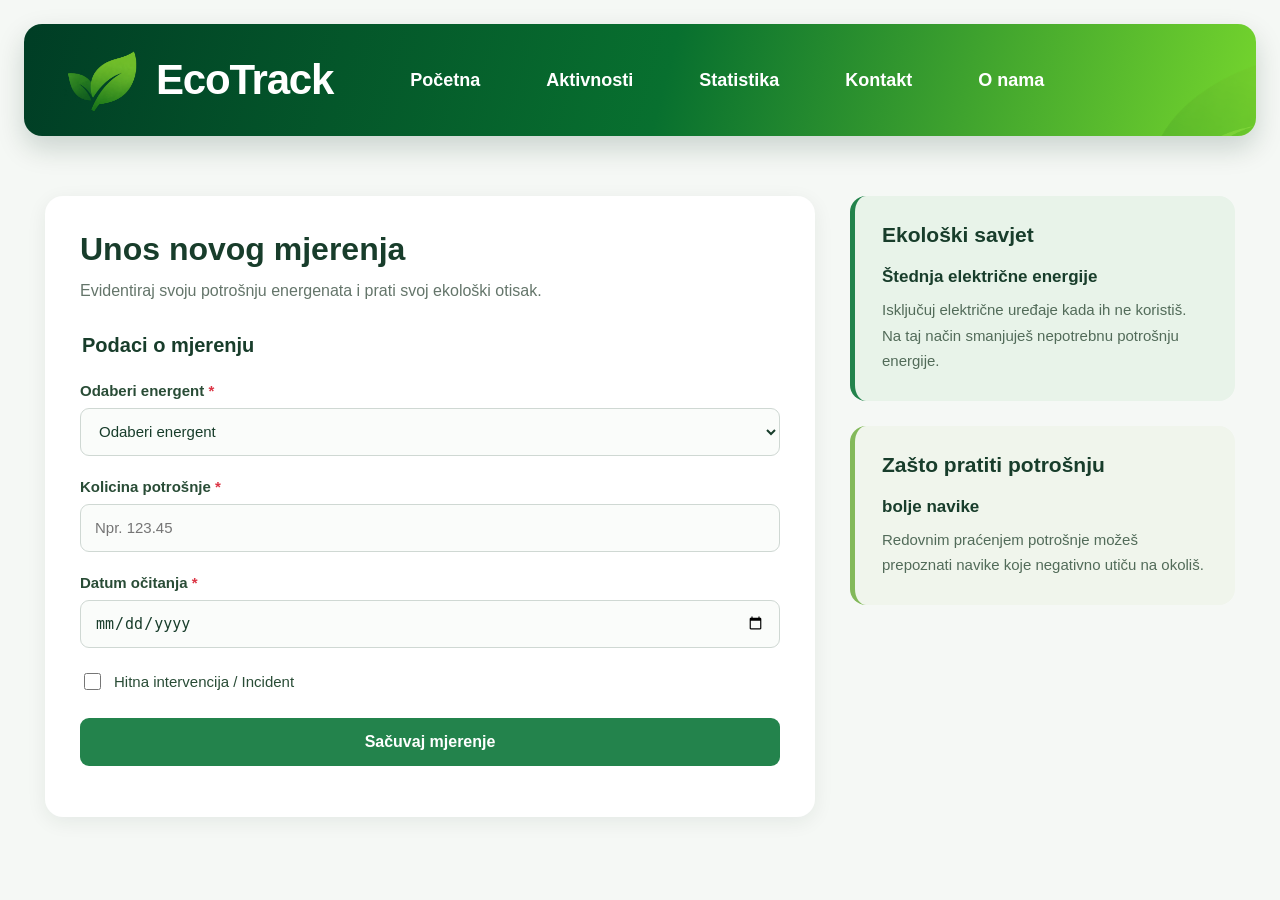
==== html/index.html @ 088e9cd7 "Dodana prva verzija Spirale1, koja sadrzi navbar sa navigacijom na odredjene dijelve aplikacije. Te " ====
<html lang="en">
<head>
    <meta charset="UTF-8">
    <meta name="viewport" content="width=device-width, initial-scale=1.0">
    <title>EcoTrack</title>
    <link rel="stylesheet" href="../style/stil.css">
</head>
<body>
    <header class="site-header">

        <div class="logo">
            <img src="../slike/ecotrack-logo.png" alt="Logo stranice EcoTrack, sadrzi zeleni list.">
            <h1>EcoTrack</h1>
        </div>

        <nav class="main-nav" >
            <ul>
                <li><a href="#pocetna">Početna</a></li>
                <li><a href="#aktivnosti">Aktivnosti</a></li>
                <li><a href="#statistika">Statistika</a></li>
                <li><a href="#kontakt">Kontakt</a></li>
                <li><a href="#onama">O nama</a></li>
            </ul>
        </nav>

        <img class="header-decoration" src="../slike/list-dekoracija.png" alt="dekoraciona slika na kraju navbara">

    </header>

    <main class="main-content">

        <section class="measurement-section" id="mjerenje">
            
            <header class="section-header">
                <h2>Unos novog mjerenja</h2>
                <p>
                    Evidentiraj svoju potrošnju energenata i 
                    prati svoj ekološki otisak.
                </p>
            </header>

            <form id="forma-mjerenja">
                
                <fieldset>
                    <legend>Podaci o mjerenju</legend>

                    <label for="energent">
                        Odaberi energent <span aria-hidden="true">*</span>
                    </label>

                    <select id="energent" name="energent" required>
                            <option value="">Odaberi energent</option>
                            <option value="struja">Struja</option>
                            <option value="plin">Plin</option>
                            <option value="voda">Voda</option>
                    </select>

                    <label for="kolicina">
                        Kolicina potrošnje <span aria-hidden="true">*</span>
                    </label>

                    <input 
                    type="number"
                    id="kolicina"
                    name="kolicina"
                    min="0.01"
                    step="0.01"
                    placeholder="Npr. 123.45"
                    required>

                    <label for="datum">
                        Datum očitanja <span aria-hidden="true">*</span>
                    </label>

                    <input 
                    type="date"
                    id="datum"
                    name="datum"
                    required>

                    <label class="incident-label" for="incident">
                        <input 
                        type="checkbox"
                        id="incident"
                        name="incident"
                        >Hitna intervencija / Incident
                    </label>

                    <button type="submit" class="submit-button">
                        Sačuvaj mjerenje
                    </button>

                </fieldset>

            </form>

        </section>

        <aside class="eco-sidebar">
            <section class="eco-tip">
                <h2>Ekološki savjet</h2>

                <article>
                    <h3>Štednja električne energije</h3>

                    <p>
                       Isključuj električne uređaje kada ih ne
                        koristiš. Na taj način smanjuješ nepotrebnu
                        potrošnju energije. 
                    </p>
                </article>

            </section>

            <section class="eco-information">
                <h2>Zašto pratiti potrošnju</h2>
                <article>
                    <h3>bolje navike</h3>
                    <p>
                    Redovnim praćenjem potrošnje možeš
                    prepoznati navike koje negativno utiču
                    na okoliš.  
                    </p>

                </article>

            </section>

        </aside>

    </main>
</body>
</html>
---- style/stil.css ----
/* Osnovne postavke */
* {
    box-sizing: border-box;
}

html {
    scroll-behavior: smooth;
}

body {
    margin: 0;
    font-family: Arial, Helvetica, sans-serif;
    color: #183D2B;
    background-color: #f5f8f5;
}

/* Glavni navbar */
.site-header {
    position: relative;
    display: flex;
    align-items: center;
    gap: 55px;

    min-height: 112px;
    margin: 24px;
    padding: 18px 38px;

    overflow: hidden;
    isolation: isolate;

    border-radius: 18px;

    background: linear-gradient(
        105deg,
        #003d25 0%,
        #08702f 52%,
        #75d52d 100%
    );

    box-shadow: 0 12px 28px rgba(0, 45, 25, 0.18);
}

/* LOGO */
.logo {
    position: relative;
    z-index: 2;

    display: flex;
    align-items: center;
    gap: 16px;

    flex-shrink: 0;
}

.logo img {
    display: block;
    width: 78px;
    height: 72px;
    object-fit: contain;
}

.logo h1 {
    margin: 0;
    color: white;
    font-size: 42px;
    font-weight: 700;
    letter-spacing: -1.2px;
}

/* NAVIGACIJA */
.main-nav {
    position: relative;
    z-index: 2;
}

.main-nav ul {
    display: flex;
    flex-direction: row;
    align-items: center;

    gap: 22px;

    margin: 0;
    padding: 0;

    list-style: none;
}

/* Navigacijski linkovi */
.main-nav a {
    display: block;

    padding: 15px 22px;

    border-radius: 999px;

    color: white;
    font-size: 18px;
    font-weight: 600;

    text-decoration: none;
    white-space: nowrap;

    transition: background-color 0.2s ease,
                color 0.2s ease;
}

/* Hover efekat */
.main-nav a:hover,
.main-nav a:focus-visible {
    background-color: rgba(255, 255, 255, 0.18);
    outline: none;
}

/* Aktivna stavka navigacije */
.main-nav a.active {
    background-color: rgba(190, 239, 185, 0.38);
}

/* Dekorativni list */
.header-decoration {
    position: absolute;
    z-index: 1;

    right: -35px;
    bottom: -115px;

    width: 230px;
    height: 230px;

    object-fit: contain;
    opacity: 0.22;

    pointer-events: none;
}

/* Prilagođavanje manjim ekranima */
@media (max-width: 900px) {

    .site-header {
        flex-wrap: wrap;
        gap: 18px;
        padding: 20px 24px;
    }

    .main-nav {
        width: 100%;
    }

    .main-nav ul {
        flex-wrap: wrap;
        gap: 8px;
    }

    .main-nav a {
        padding: 11px 15px;
        font-size: 16px;
    }
}

@media (max-width: 520px) {

    .site-header {
        margin: 12px;
        border-radius: 16px;
    }

    .logo img {
        width: 58px;
        height: 55px;
    }

    .logo h1 {
        font-size: 30px;
    }

    .main-nav ul {
        gap: 4px;
    }

    .main-nav a {
        padding: 9px 11px;
        font-size: 14px;
    }
}

.main-content{
    display: grid;
    grid-template-columns: 2fr 1fr;
    gap: 35px;

    max-width: 1250px;
    margin: 60px auto;
    padding: 0 30px;

    align-items: start;
}

.section-header {
    margin-bottom: 30px;
}

.section-header h2{
    margin: 0 0 10px;

    color: #183D2B;
    font-size: 32px;
}

.section-header p{
    margin: 0;

    color: #64756A;
    font-size: 16px;
    line-height: 1.6;
}


.measurement-section {
    background-color: white;

    padding: 35px;
    border-radius: 18px;

    box-shadow: 0 5px 20px rgba(0, 45, 25, 0.07);
}

.measurement-section fieldset {
    border: none;
    padding: 0;
    margin: 0;
}

.measurement-section legend {
    margin-bottom: 25px;

    color: #183D2B;
    font-size: 20px;
    font-weight: bold;
}

/* LABEL ELEMENTI */

.measurement-section label {
    display: block;

    margin-bottom: 9px;
    color: #294C36;

    font-size: 15px;
    font-weight: 600;
}

.measurement-section label span {
    color: #DC3545;
}

/* INPUT I SELECT ELEMENTI */

.measurement-section input:not([type="checkbox"]),
.measurement-section select {
    display: block;

    width: 100%;
    height: 48px;

    margin-bottom: 22px;
    padding: 0 14px;

    border: 1px solid #CFD8D3;
    border-radius: 9px;

    background-color: #FAFCFA;

    color: #183D2B;
    font-size: 15px;

    outline: none;
    transition: border-color 0.2s ease,
                box-shadow 0.2s ease;
}

/* FOKUS NA POLJIMA */

.measurement-section input:focus,
.measurement-section select:focus {
    border-color: #23834C;
    box-shadow: 0 0 0 3px rgba(35, 131, 76, 0.12);
}

/* VALIDACIJA NAKON INTERAKCIJE */

.measurement-section input:user-invalid,
.measurement-section select:user-invalid {
    border: 2px solid #DC3545;
}

.measurement-section input:user-valid,
.measurement-section select:user-valid {
    border-color: #23834C;
}

/* CHECKBOX */

.measurement-section .incident-label {
    display: flex;
    align-items: center;
    gap: 10px;

    margin: 5px 0 25px;

    font-weight: normal;
    cursor: pointer;
}

.incident-label input {
    width: 17px;
    height: 17px;

    accent-color: #23834C;
    cursor: pointer;
}

/* DUGME ZA SLANJE */

.submit-button {
    width: 100%;
    padding: 15px;

    border: none;
    border-radius: 9px;

    background-color: #23834C;
    color: white;

    font-size: 16px;
    font-weight: bold;

    cursor: pointer;
    transition: background-color 0.2s ease;
}

.submit-button:hover {
    background-color: #176B39;
}

.submit-button:focus-visible {
    outline: 3px solid #90CFA3;
    outline-offset: 3px;
}

/* BOČNA TRAKA */

.eco-sidebar {
    display: flex;
    flex-direction: column;
    gap: 25px;
}

.eco-sidebar section {
    padding: 27px;

    border-radius: 16px;
    background-color: #E8F3E9;
    color: #183D2B;
}

.eco-sidebar h2 {
    margin: 0 0 20px;

    font-size: 21px;
}

.eco-sidebar h3 {
    margin: 0 0 10px;

    font-size: 17px;
}

.eco-sidebar p {
    margin: 0;

    color: #526B59;
    font-size: 15px;
    line-height: 1.7;
}

.eco-tip {
    border-left: 5px solid #23834C;
}

.eco-information {
    background-color: #F0F5EC !important;
    border-left: 5px solid #83B95A;
}

/* RESPONSIVE DIZAJN */

@media (max-width: 850px) {

    .main-content {
        grid-template-columns: 1fr;
        gap: 25px;
    }

    .eco-sidebar {
        display: grid;
        grid-template-columns: 1fr 1fr;
    }
}

@media (max-width: 550px) {

    .main-content {
        margin: 30px auto;
        padding: 0 15px;
    }

    .measurement-section {
        padding: 22px;
    }

    .section-header h2 {
        font-size: 26px;
    }

    .eco-sidebar {
        grid-template-columns: 1fr;
    }
}
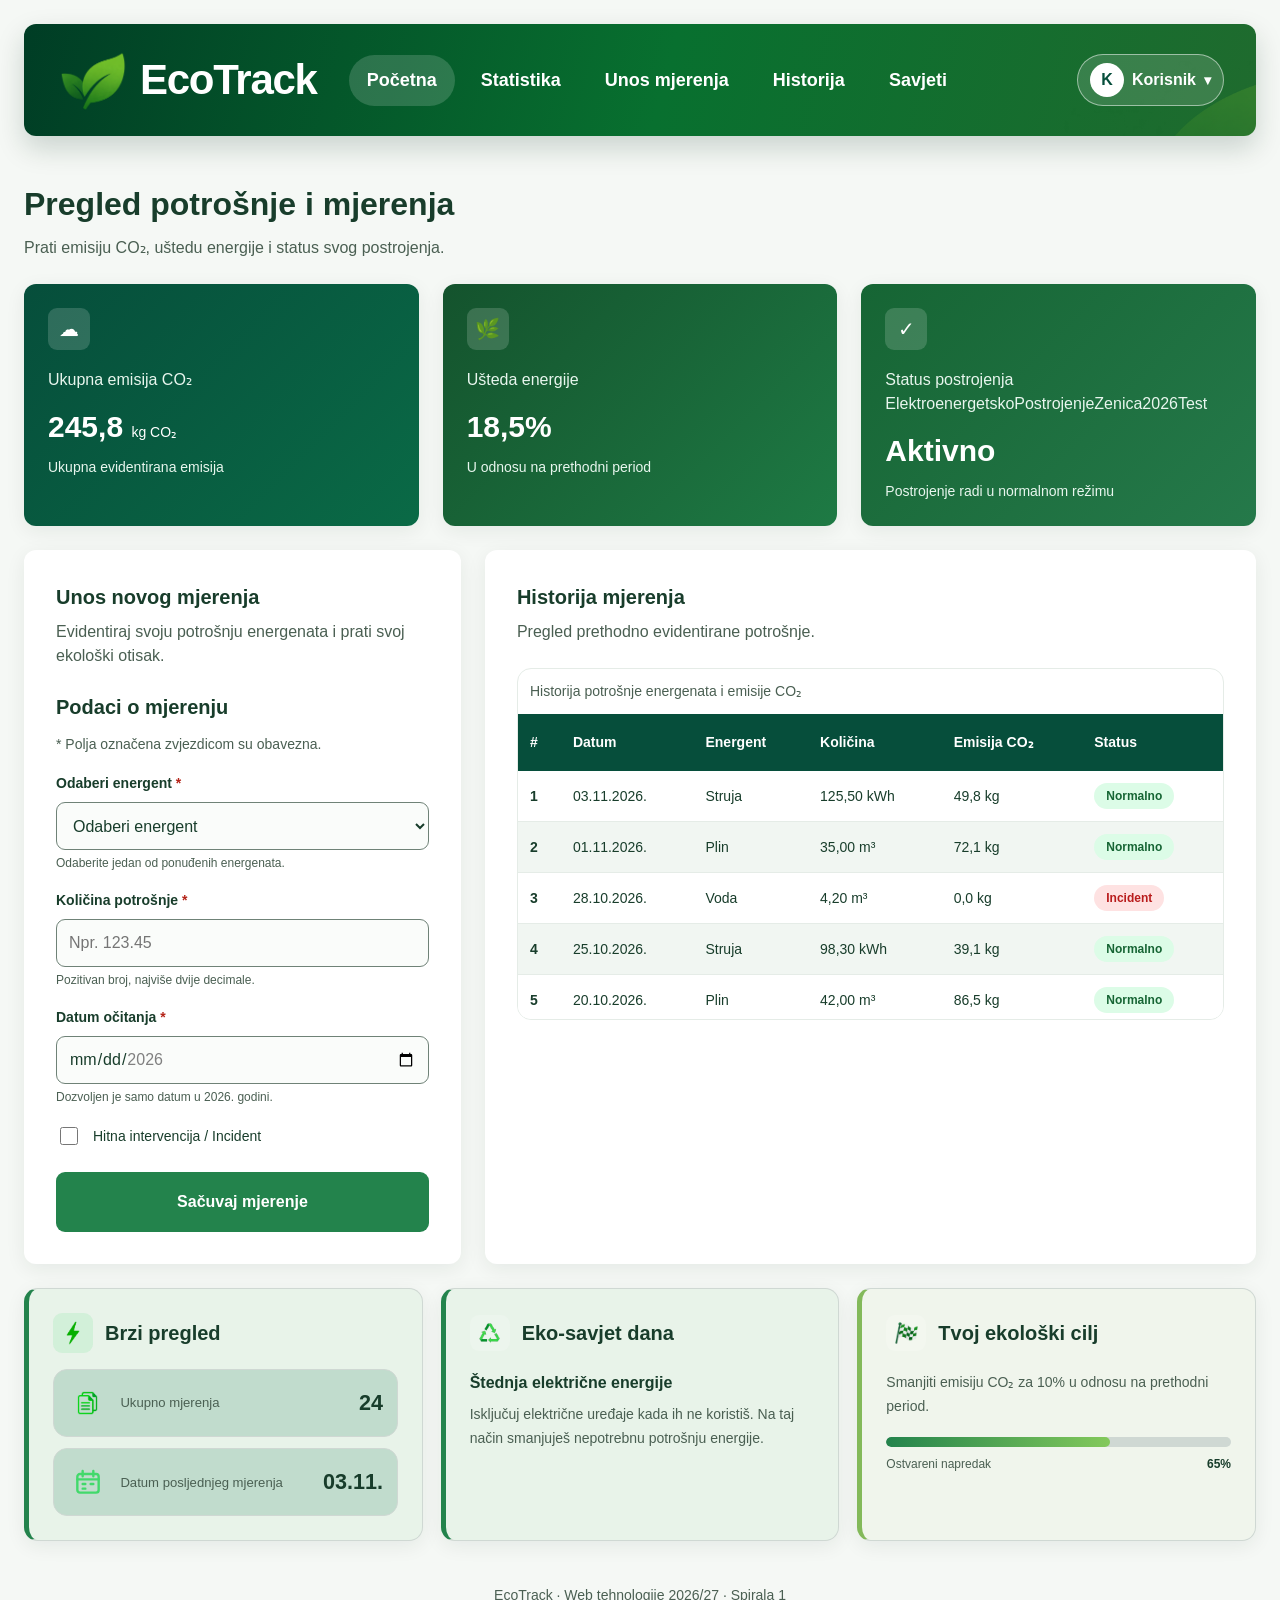
==== commit e50810a8: "Dodane prepravke oko unosa datuma, dodana tabela historije mjerenja koja ima odredjenje hardkodirane" ====
--- a/html/index.html
+++ b/html/index.html
@@ -1,133 +1,364 @@
-<html lang="en">
+<!DOCTYPE html>
+<html lang="bs">
 <head>
     <meta charset="UTF-8">
     <meta name="viewport" content="width=device-width, initial-scale=1.0">
     <title>EcoTrack</title>
-    <link rel="stylesheet" href="../style/stil.css">
+    <link rel="stylesheet" href="../css/stil.css">
 </head>
+
 <body>
+
+    <!-- ZAGLAVLJE APLIKACIJE -->
     <header class="site-header">
 
         <div class="logo">
-            <img src="../slike/ecotrack-logo.png" alt="Logo stranice EcoTrack, sadrzi zeleni list.">
+            <img src="../slike/ecotrack-logo.png" alt="">
             <h1>EcoTrack</h1>
         </div>
 
-        <nav class="main-nav" >
+        <nav class="main-nav" aria-label="Glavna navigacija">
             <ul>
-                <li><a href="#pocetna">Početna</a></li>
-                <li><a href="#aktivnosti">Aktivnosti</a></li>
+                <li><a href="#pocetna" aria-current="page">Početna</a></li>
                 <li><a href="#statistika">Statistika</a></li>
-                <li><a href="#kontakt">Kontakt</a></li>
-                <li><a href="#onama">O nama</a></li>
+                <li><a href="#mjerenje">Unos mjerenja</a></li>
+                <li><a href="#historija">Historija</a></li>
+                <li><a href="#savjeti">Savjeti</a></li>
             </ul>
         </nav>
 
-        <img class="header-decoration" src="../slike/list-dekoracija.png" alt="dekoraciona slika na kraju navbara">
+        <!-- PROFIL KORISNIKA: dropdown bez JavaScripta (hover, tastatura i klik preko checkboxa) -->
+        <div class="profile-menu">
+            <input class="profile-toggle sr-only" type="checkbox" id="profile-toggle">
+            <label class="profile-trigger" for="profile-toggle">
+                <span class="profile-avatar" aria-hidden="true">K</span>
+                <span class="profile-name">Korisnik</span>
+                <span class="profile-arrow" aria-hidden="true">▾</span>
+                <span class="sr-only">– korisnički meni</span>
+            </label>
+
+            <nav class="profile-dropdown" aria-label="Korisnički meni">
+                <ul>
+                    <li><a href="#profil">Moj profil</a></li>
+                    <li><a href="#postavke">Postavke</a></li>
+                    <li><a href="#odjava">Odjava</a></li>
+                </ul>
+            </nav>
+        </div>
 
     </header>
 
-    <main class="main-content">
-
-        <section class="measurement-section" id="mjerenje">
-            
-            <header class="section-header">
-                <h2>Unos novog mjerenja</h2>
-                <p>
-                    Evidentiraj svoju potrošnju energenata i 
-                    prati svoj ekološki otisak.
-                </p>
-            </header>
-
-            <form id="forma-mjerenja">
-                
-                <fieldset>
-                    <legend>Podaci o mjerenju</legend>
-
-                    <label for="energent">
-                        Odaberi energent <span aria-hidden="true">*</span>
-                    </label>
-
-                    <select id="energent" name="energent" required>
+
+    <!-- GLAVNI RADNI PROSTOR -->
+    <main class="main-content" id="pocetna">
+
+        <header class="dashboard-heading">
+            <h2>Pregled potrošnje i mjerenja</h2>
+            <p>Prati emisiju CO₂, uštedu energije i status svog postrojenja.</p>
+        </header>
+
+
+        <!-- STATISTIČKE KARTICE (CSS grid, bez @media) -->
+        <section class="statistics-section" id="statistika" aria-label="Pregled statističkih podataka">
+
+            <article class="stat-card co2">
+                <span class="stat-icon" aria-hidden="true">☁</span>
+                <h3>Ukupna emisija CO₂</h3>
+                <p>245,8 <span>kg CO₂</span></p>
+                <small>Ukupna evidentirana emisija</small>
+            </article>
+
+            <article class="stat-card energy">
+                <span class="stat-icon" aria-hidden="true">🌿</span>
+                <h3>Ušteda energije</h3>
+                <p>18,5%</p>
+                <small>U odnosu na prethodni period</small>
+            </article>
+
+            <article class="stat-card status">
+                <span class="stat-icon" aria-hidden="true">✓</span>
+                <h3>Status postrojenja ElektroenergetskoPostrojenjeZenica2026Test</h3>
+                <p>Aktivno</p>
+                <small>Postrojenje radi u normalnom režimu</small>
+            </article>
+
+        </section>
+
+
+        <div class="dashboard-layout">
+
+            <!-- FORMA ZA UNOS MJERENJA -->
+            <section class="measurement-section" id="mjerenje" aria-labelledby="measurement-title">
+
+                <header class="section-header">
+                    <h2 id="measurement-title">Unos novog mjerenja</h2>
+                    <p>Evidentiraj svoju potrošnju energenata i prati svoj ekološki otisak.</p>
+                </header>
+
+                <form id="forma-mjerenja" action="#" method="get">
+
+                    <fieldset>
+
+                        <legend>Podaci o mjerenju</legend>
+
+                        <p class="required-note">
+                            <span aria-hidden="true">*</span> Polja označena zvjezdicom su obavezna.
+                        </p>
+
+                        <label for="energent">
+                            Odaberi energent
+                            <span class="required-mark" aria-hidden="true">*</span>
+                            <span class="sr-only">(obavezno)</span>
+                        </label>
+                        <select id="energent" name="energent" required aria-describedby="energent-hint">
                             <option value="">Odaberi energent</option>
                             <option value="struja">Struja</option>
                             <option value="plin">Plin</option>
                             <option value="voda">Voda</option>
-                    </select>
-
-                    <label for="kolicina">
-                        Kolicina potrošnje <span aria-hidden="true">*</span>
-                    </label>
-
-                    <input 
-                    type="number"
-                    id="kolicina"
-                    name="kolicina"
-                    min="0.01"
-                    step="0.01"
-                    placeholder="Npr. 123.45"
-                    required>
-
-                    <label for="datum">
-                        Datum očitanja <span aria-hidden="true">*</span>
-                    </label>
-
-                    <input 
-                    type="date"
-                    id="datum"
-                    name="datum"
-                    required>
-
-                    <label class="incident-label" for="incident">
-                        <input 
-                        type="checkbox"
-                        id="incident"
-                        name="incident"
-                        >Hitna intervencija / Incident
-                    </label>
-
-                    <button type="submit" class="submit-button">
-                        Sačuvaj mjerenje
-                    </button>
-
-                </fieldset>
-
-            </form>
-
-        </section>
-
-        <aside class="eco-sidebar">
-            <section class="eco-tip">
-                <h2>Ekološki savjet</h2>
-
+                        </select>
+                        <small class="field-hint" id="energent-hint">Odaberite jedan od ponuđenih energenata.</small>
+
+                        <label for="kolicina">
+                            Količina potrošnje
+                            <span class="required-mark" aria-hidden="true">*</span>
+                            <span class="sr-only">(obavezno)</span>
+                        </label>
+                        <input
+                            type="number"
+                            id="kolicina"
+                            name="kolicina"
+                            min="0.01"
+                            max="999999.99"
+                            step="0.01"
+                            inputmode="decimal"
+                            placeholder="Npr. 123.45"
+                            required
+                            aria-describedby="kolicina-hint"
+                        >
+                        <small class="field-hint" id="kolicina-hint">Pozitivan broj, najviše dvije decimale.</small>
+
+                        <label for="datum">
+                            Datum očitanja
+                            <span class="required-mark" aria-hidden="true">*</span>
+                            <span class="sr-only">(obavezno)</span>
+                        </label>
+                        <input
+                            type="date"
+                            id="datum"
+                            name="datum"
+                            min="2026-01-01"
+                            max="2026-12-31"
+                            required
+                            aria-describedby="datum-hint"
+                        >
+                        <small class="field-hint" id="datum-hint">Dozvoljen je samo datum u 2026. godini.</small>
+
+                        <label class="incident-label" for="incident">
+                            <input type="checkbox" id="incident" name="incident">
+                            Hitna intervencija / Incident
+                        </label>
+
+                        <button type="submit" class="submit-button">Sačuvaj mjerenje</button>
+
+                    </fieldset>
+
+                </form>
+
+            </section>
+
+
+            <!-- HISTORIJA MJERENJA -->
+            <section class="history-section" id="historija" aria-labelledby="history-title">
+
+                <header class="history-header">
+                    <h2 id="history-title">Historija mjerenja</h2>
+                    <p>Pregled prethodno evidentirane potrošnje.</p>
+                </header>
+
+                <div class="table-container" role="region" aria-label="Tabela historije mjerenja (može se pomjerati)" tabindex="0">
+
+                    <table>
+
+                        <caption>Historija potrošnje energenata i emisije CO₂</caption>
+
+                        <thead>
+                            <tr>
+                                <th scope="col">#</th>
+                                <th scope="col">Datum</th>
+                                <th scope="col">Energent</th>
+                                <th scope="col">Količina</th>
+                                <th scope="col">Emisija CO₂</th>
+                                <th scope="col">Status</th>
+                            </tr>
+                        </thead>
+
+                        <tbody>
+                            <tr>
+                                <th scope="row">1</th>
+                                <td>03.11.2026.</td>
+                                <td>Struja</td>
+                                <td>125,50 kWh</td>
+                                <td>49,8 kg</td>
+                                <td><span class="status-badge normal">Normalno</span></td>
+                            </tr>
+                            <tr>
+                                <th scope="row">2</th>
+                                <td>01.11.2026.</td>
+                                <td>Plin</td>
+                                <td>35,00 m³</td>
+                                <td>72,1 kg</td>
+                                <td><span class="status-badge normal">Normalno</span></td>
+                            </tr>
+                            <tr>
+                                <th scope="row">3</th>
+                                <td>28.10.2026.</td>
+                                <td>Voda</td>
+                                <td>4,20 m³</td>
+                                <td>0,0 kg</td>
+                                <td><span class="status-badge incident">Incident</span></td>
+                            </tr>
+                            <tr>
+                                <th scope="row">4</th>
+                                <td>25.10.2026.</td>
+                                <td>Struja</td>
+                                <td>98,30 kWh</td>
+                                <td>39,1 kg</td>
+                                <td><span class="status-badge normal">Normalno</span></td>
+                            </tr>
+                            <tr>
+                                <th scope="row">5</th>
+                                <td>20.10.2026.</td>
+                                <td>Plin</td>
+                                <td>42,00 m³</td>
+                                <td>86,5 kg</td>
+                                <td><span class="status-badge normal">Normalno</span></td>
+                            </tr>
+                            <tr>
+                                <th scope="row">6</th>
+                                <td>15.10.2026.</td>
+                                <td>Voda</td>
+                                <td>5,10 m³</td>
+                                <td>0,0 kg</td>
+                                <td><span class="status-badge normal">Normalno</span></td>
+                            </tr>
+                            <tr>
+                                <th scope="row">7</th>
+                                <td>12.10.2026.</td>
+                                <td>Struja</td>
+                                <td>110,75 kWh</td>
+                                <td>44,0 kg</td>
+                                <td><span class="status-badge normal">Normalno</span></td>
+                            </tr>
+                            <tr>
+                                <th scope="row">8</th>
+                                <td>08.10.2026.</td>
+                                <td>Plin</td>
+                                <td>38,50 m³</td>
+                                <td>79,3 kg</td>
+                                <td><span class="status-badge normal">Normalno</span></td>
+                            </tr>
+                            <tr>
+                                <th scope="row">9</th>
+                                <td>03.10.2026.</td>
+                                <td>Struja</td>
+                                <td>142,00 kWh</td>
+                                <td>56,4 kg</td>
+                                <td><span class="status-badge incident">Incident</span></td>
+                            </tr>
+                        </tbody>
+
+                    </table>
+
+                </div>
+
+            </section>
+
+        </div>
+
+
+        <!-- BOČNA TRAKA -->
+        <aside class="eco-sidebar" id="savjeti" aria-label="Dodatne informacije i ekološki savjeti">
+
+            <!-- Brzi pregled: počinje u ravni sa statističkim karticama -->
+            <section class="quick-overview" aria-labelledby="quick-overview-title">
+                <div class="sidebar-section-heading">
+                    <span class="sidebar-icon" aria-hidden="true">
+                        <img src="../slike/zelena-munja.png" alt="" class="overview-lightning-icon">
+                    </span>
+                    <h2 id="quick-overview-title">Brzi pregled</h2>
+                </div>
+
+                <div class="quick-overview-list">
+                    <article class="overview-item">
+                        <span class="overview-icon" aria-hidden="true">
+                            <img src="../slike/zeleni-papiri.png" alt="" class="overview-paper-icon">
+                        </span>
+                        <span class="overview-copy">
+                            <span class="overview-label">Ukupno mjerenja</span>
+                            <strong>24</strong>
+                        </span>
+                    </article>
+
+                    <article class="overview-item">
+                        <span class="overview-icon" aria-hidden="true">
+                            <svg viewBox="0 0 24 24" focusable="false">
+                                <rect x="4" y="6" width="16" height="14" rx="2" />
+                                <path d="M8 3.75v4M16 3.75v4M4 10h16M8 13.5h2M14 13.5h2M8 17h2" />
+                            </svg>
+                        </span>
+                        <span class="overview-copy">
+                            <span class="overview-label">Datum posljednjeg mjerenja</span>
+                            <strong>03.11.</strong>
+                        </span>
+                    </article>
+                </div>
+            </section>
+
+            <!-- Ekološki savjet -->
+            <section class="eco-tip" aria-labelledby="eco-tip-title">
+                <div class="sidebar-section-heading">
+                    <span class="sidebar-icon" aria-hidden="true">
+                        <img src="../slike/eko-recikliranje.png" alt="">
+                    </span>
+                    <h2 id="eco-tip-title">Eko-savjet dana</h2>
+                </div>
                 <article>
                     <h3>Štednja električne energije</h3>
-
                     <p>
-                       Isključuj električne uređaje kada ih ne
-                        koristiš. Na taj način smanjuješ nepotrebnu
-                        potrošnju energije. 
+                        Isključuj električne uređaje kada ih ne koristiš.
+                        Na taj način smanjuješ nepotrebnu potrošnju energije.
                     </p>
                 </article>
-
-            </section>
-
-            <section class="eco-information">
-                <h2>Zašto pratiti potrošnju</h2>
-                <article>
-                    <h3>bolje navike</h3>
-                    <p>
-                    Redovnim praćenjem potrošnje možeš
-                    prepoznati navike koje negativno utiču
-                    na okoliš.  
-                    </p>
-
-                </article>
-
+            </section>
+
+            <!-- Ekološki cilj -->
+            <section class="eco-goal" aria-labelledby="eco-goal-title">
+                <div class="sidebar-section-heading">
+                    <span class="sidebar-icon" aria-hidden="true">
+                        <img src="../slike/zastavica-cilj.png" alt="" class="goal-flag-icon">
+                    </span>
+                    <h2 id="eco-goal-title">Tvoj ekološki cilj</h2>
+                </div>
+                <p class="goal-description">Smanjiti emisiju CO₂ za 10% u odnosu na prethodni period.</p>
+                <div class="goal-progress" role="progressbar"
+                     aria-label="Napredak prema ekološkom cilju"
+                     aria-valuemin="0" aria-valuemax="100" aria-valuenow="65">
+                    <span></span>
+                </div>
+                <div class="goal-progress-label">
+                    <span>Ostvareni napredak</span>
+                    <strong>65%</strong>
+                </div>
             </section>
 
         </aside>
 
     </main>
+
+
+    <footer class="site-footer">
+        <p>EcoTrack · Web tehnologije 2026/27 · Spirala 1</p>
+    </footer>
+
 </body>
-</html>+</html>
--- a/css/stil.css
+++ b/css/stil.css
@@ -0,0 +1,1279 @@
+/* =========================================================
+   EcoTrack – stil.css
+   Sadržaj:
+   1. Varijable (:root) i tamna tema
+   2. Osnovne postavke
+   3. Zaglavlje, navigacija i profil (dropdown)
+   4. Glavni radni prostor (raspored)
+   5. Statističke kartice
+   6. Forma
+   7. Tabela historije
+   8. Bočna traka i podnožje
+   9. Responzivni upiti (osim kartica – one nemaju @media)
+========================================================= */
+
+
+/* =========================================================
+   1. VARIJABLE
+   Sve vrijednosti (boje, razmaci, tipografija, ivice) žive
+   ovdje. Tamna tema mijenja SAMO varijable.
+========================================================= */
+
+:root {
+    color-scheme: light;
+
+    /* --- Paleta: brend --- */
+    --color-primary: #23834C;
+    --color-primary-dark: #176B39;
+    --color-primary-deep: #064E3B;
+    --color-on-brand: #FFFFFF;
+    --color-on-brand-soft: #E8F6EE;
+
+    /* --- Paleta: površine i tekst --- */
+    --color-page: #F5F8F5;
+    --color-surface: #FFFFFF;
+    --color-surface-soft: #E8F3E9;
+    --color-surface-alt: #F1F6F2;
+    --color-text: #183D2B;
+    --color-text-secondary: #4A5F52;
+
+    /* --- Paleta: ivice, polja, stanja --- */
+    --color-border: #CFD8D3;
+    --color-table-border: #E5ECE7;
+    --color-input-bg: #FAFCFA;
+    --color-input-border: #6F8277;
+    --color-danger: #B42318;
+    --color-valid: #23834C;
+    --color-focus: #176B39;
+    --color-row-hover: #E2F0E5;
+
+    /* --- Zaglavlje --- */
+    --header-start: #003D25;
+    --header-mid: #08702F;
+    --header-end: #1F6B2E;
+    --header-decoration: url("../slike/list-dekoracija.png");
+    --decoration-opacity: 0.22;
+    --overlay-soft: rgba(255, 255, 255, 0.14);
+    --overlay-hover: rgba(255, 255, 255, 0.16);
+    --overlay-border: rgba(255, 255, 255, 0.5);
+
+    /* --- Kartice --- */
+    --card-co2-start: #064E3B;
+    --card-co2-end: #0A6A46;
+    --card-energy-start: #14532D;
+    --card-energy-end: #1E7A44;
+    --card-status-start: #166534;
+    --card-status-end: #25794A;
+    --card-icon-bg: rgba(255, 255, 255, 0.16);
+
+    /* --- Bočna traka --- */
+    --color-tip-bg: #E8F3E9;
+    --color-tip-border: #23834C;
+    --color-info-bg: #F0F5EC;
+    --color-info-border: #83B95A;
+
+    /* --- Statusne oznake --- */
+    --badge-normal-bg: #DCFCE7;
+    --badge-normal-text: #166534;
+    --badge-incident-bg: #FEE2E2;
+    --badge-incident-text: #B91C1C;
+
+    /* --- Sjene --- */
+    --shadow-card: 0 5px 20px rgba(0, 45, 25, 0.07);
+    --shadow-navbar: 0 12px 28px rgba(0, 45, 25, 0.18);
+    --shadow-card-hover: 0 13px 28px rgba(0, 45, 25, 0.22);
+    --shadow-dropdown: 0 12px 28px rgba(0, 0, 0, 0.2);
+
+    /* --- Razmaci --- */
+    --space-2xs: 0.25rem;
+    --space-xs: 0.5rem;
+    --space-sm: 0.75rem;
+    --space-md: 1.125rem;
+    --space-lg: 1.5rem;
+    --space-xl: 2rem;
+    --space-2xl: 2.75rem;
+    --gutter: clamp(0.75rem, 3vw, 1.5rem);
+
+    /* --- Dimenzije --- */
+    --content-max: 87rem;
+    --sidebar-width: 18rem;
+    --table-min-width: 44rem;
+    --table-max-height: 22rem;
+    --card-min-height: 11.875rem;
+    --card-min-width: 15.5rem;
+
+    /* --- Tipografija --- */
+    --font-family-base: Arial, Helvetica, sans-serif;
+    --font-size-xs: 0.75rem;
+    --font-size-small: 0.875rem;
+    --font-size-base: 1rem;
+    --font-size-md: 1.125rem;
+    --font-size-lg: 1.25rem;
+    --font-size-xl: 1.875rem;
+    --font-size-heading: 2rem;
+    --font-size-logo: clamp(1.75rem, 5vw, 2.625rem);
+    --line-height-base: 1.5;
+
+    /* --- Ivice i zaobljenja --- */
+    --border-width: 1px;
+    --border-width-strong: 2px;
+    --border-width-accent: 5px;
+    --radius-small: 9px;
+    --radius-medium: 14px;
+    --radius-large: 12px;
+    --radius-pill: 999px;
+
+    /* --- Animacije --- */
+    --transition-fast: 0.2s ease;
+    --transition-card: 0.25s ease;
+}
+
+@media (prefers-color-scheme: dark) {
+    :root {
+        color-scheme: dark;
+
+        --color-page: #101914;
+        --color-surface: #1B2921;
+        --color-surface-soft: #24372B;
+        --color-surface-alt: #26382D;
+        --color-text: #E5F0E8;
+        --color-text-secondary: #B4C5B8;
+
+        --color-border: #52675A;
+        --color-table-border: #3B5042;
+        --color-input-bg: #17231B;
+        --color-input-border: #8DA395;
+        --color-danger: #FF8A94;
+        --color-valid: #75C995;
+        --color-focus: #75C995;
+        --color-row-hover: #314A39;
+
+        --color-primary-deep: #075B43;
+
+        --color-tip-bg: #24372B;
+        --color-tip-border: #48A66B;
+        --color-info-bg: #1D3026;
+        --color-info-border: #8BC85F;
+
+        --badge-normal-bg: #1F4D32;
+        --badge-normal-text: #C6F6D5;
+        --badge-incident-bg: #5B1A1F;
+        --badge-incident-text: #FECACA;
+
+        --shadow-card: 0 5px 20px rgba(0, 0, 0, 0.25);
+        --shadow-navbar: 0 12px 28px rgba(0, 0, 0, 0.35);
+        --shadow-card-hover: 0 13px 28px rgba(0, 0, 0, 0.45);
+        --shadow-dropdown: 0 12px 28px rgba(0, 0, 0, 0.5);
+    }
+}
+
+/* Korisnici koji ne žele animacije */
+@media (prefers-reduced-motion: reduce) {
+    :root {
+        --transition-fast: 0s;
+        --transition-card: 0s;
+    }
+
+    html {
+        scroll-behavior: auto;
+    }
+}
+
+
+/* =========================================================
+   2. OSNOVNE POSTAVKE
+========================================================= */
+
+*,
+*::before,
+*::after {
+    box-sizing: border-box;
+}
+
+html {
+    scroll-behavior: smooth;
+}
+
+body {
+    margin: 0;
+
+    background-color: var(--color-page);
+    color: var(--color-text);
+
+    font-family: var(--font-family-base);
+    font-size: var(--font-size-base);
+    line-height: var(--line-height-base);
+
+    /* Dugačke riječi se lome umjesto da probiju kontejner */
+    overflow-wrap: anywhere;
+}
+
+:focus-visible {
+    outline: var(--border-width-strong) solid var(--color-focus);
+    outline-offset: var(--space-2xs);
+}
+
+/* Samo za čitače ekrana */
+.sr-only {
+    position: absolute;
+    width: 1px;
+    height: 1px;
+    margin: -1px;
+    padding: 0;
+    overflow: hidden;
+    clip-path: inset(50%);
+    white-space: nowrap;
+    border: 0;
+}
+
+
+/* =========================================================
+   3. ZAGLAVLJE, NAVIGACIJA I PROFIL
+   Stacking: header je zaseban stacking context (isolation)
+   sa z-index: 1. Kartice ispod ne postavljaju z-index, pa
+   i kad im transform napravi vlastiti stacking context,
+   ostaju ispod zaglavlja, a time i ispod dropdowna.
+========================================================= */
+
+.site-header {
+    position: relative;
+    z-index: 1;
+    isolation: isolate;
+
+    display: flex;
+    flex-wrap: wrap;
+    align-items: center;
+    gap: var(--space-md) var(--space-xl);
+
+    width: min(calc(100% - 2 * var(--gutter)), var(--content-max));
+    min-height: 7rem;
+    margin: var(--gutter) auto 0;
+    padding: var(--space-md) var(--space-xl);
+
+    border-radius: var(--radius-large);
+    background: linear-gradient(
+        105deg,
+        var(--header-start) 0%,
+        var(--header-mid) 52%,
+        var(--header-end) 100%
+    );
+    box-shadow: var(--shadow-navbar);
+}
+
+/* Dekorativni list: pseudo-element se sam odsijeca na rubove
+   zaglavlja, pa ne pravi horizontalni scroll i ne ide preko sadržaja */
+.site-header::before {
+    content: "";
+    position: absolute;
+    inset: 0;
+    z-index: 0;
+
+    border-radius: inherit;
+    background: var(--header-decoration) no-repeat right -2rem bottom -7rem / 14rem auto;
+    opacity: var(--decoration-opacity);
+    pointer-events: none;
+}
+
+.logo,
+.main-nav,
+.profile-menu {
+    position: relative;
+    z-index: 1;
+}
+
+.logo {
+    display: flex;
+    align-items: center;
+    gap: var(--space-sm);
+}
+
+.logo img {
+    display: block;
+    width: 4.5rem;
+    height: auto;
+    object-fit: contain;
+}
+
+.logo h1 {
+    margin: 0;
+    color: var(--color-on-brand);
+    font-size: var(--font-size-logo);
+    letter-spacing: -0.03em;
+}
+
+/* Navigacija */
+
+.main-nav ul {
+    display: flex;
+    flex-wrap: wrap;
+    align-items: center;
+    gap: var(--space-xs);
+
+    margin: 0;
+    padding: 0;
+    list-style: none;
+}
+
+.main-nav a {
+    display: block;
+    padding: var(--space-sm) var(--space-md);
+
+    border-radius: var(--radius-pill);
+    color: var(--color-on-brand);
+    font-size: var(--font-size-md);
+    font-weight: 600;
+    text-decoration: none;
+    white-space: nowrap;
+
+    transition: background-color var(--transition-fast);
+}
+
+.main-nav a:hover,
+.main-nav a[aria-current="page"] {
+    background-color: var(--overlay-hover);
+}
+
+.site-header :focus-visible {
+    outline-color: var(--color-on-brand);
+}
+
+/* Profil korisnika + dropdown */
+
+.profile-menu {
+    margin-left: auto;
+}
+
+.profile-trigger {
+    display: flex;
+    align-items: center;
+    gap: var(--space-xs);
+    padding: var(--space-xs) var(--space-sm);
+
+    border: var(--border-width) solid var(--overlay-border);
+    border-radius: var(--radius-pill);
+    background-color: var(--overlay-soft);
+    color: var(--color-on-brand);
+    font-weight: 600;
+    cursor: pointer;
+
+    transition: background-color var(--transition-fast);
+}
+
+.profile-menu:hover .profile-trigger,
+.profile-toggle:checked + .profile-trigger {
+    background-color: var(--overlay-hover);
+}
+
+.profile-toggle:focus-visible + .profile-trigger {
+    outline: var(--border-width-strong) solid var(--color-on-brand);
+    outline-offset: var(--space-2xs);
+}
+
+.profile-avatar {
+    display: inline-flex;
+    align-items: center;
+    justify-content: center;
+    width: 2.125rem;
+    height: 2.125rem;
+
+    border-radius: 50%;
+    background-color: var(--color-on-brand);
+    color: var(--color-primary-deep);
+    font-weight: 700;
+}
+
+.profile-arrow {
+    font-size: var(--font-size-small);
+}
+
+.profile-dropdown {
+    position: absolute;
+    top: calc(100% + var(--space-xs));
+    right: 0;
+
+    display: none;
+    min-width: 11rem;
+    padding: var(--space-xs);
+
+    border: var(--border-width) solid var(--color-border);
+    border-radius: var(--radius-medium);
+    background-color: var(--color-surface);
+    box-shadow: var(--shadow-dropdown);
+}
+
+/* "Most" preko razmaka između dugmeta i menija:
+   bez njega bi se meni zatvorio dok miš prelazi razmak */
+.profile-dropdown::before {
+    content: "";
+    position: absolute;
+    inset: auto 0 100% 0;
+    height: var(--space-xs);
+}
+
+.profile-menu:hover .profile-dropdown,
+.profile-toggle:checked ~ .profile-dropdown,
+.profile-menu:has(:focus-visible) .profile-dropdown {
+    display: block;
+}
+
+.profile-dropdown ul {
+    margin: 0;
+    padding: 0;
+    list-style: none;
+}
+
+.profile-dropdown a {
+    display: block;
+    padding: var(--space-sm);
+
+    border-radius: var(--radius-small);
+    color: var(--color-text);
+    text-decoration: none;
+    white-space: nowrap;
+}
+
+.profile-dropdown a:hover,
+.profile-dropdown a:focus-visible {
+    background-color: var(--color-surface-soft);
+}
+
+.profile-dropdown :focus-visible {
+    outline-color: var(--color-focus);
+}
+
+
+/* =========================================================
+   4. GLAVNI RADNI PROSTOR
+========================================================= */
+
+.main-content {
+    display: grid;
+    grid-template-columns: minmax(0, 1fr);
+    gap: var(--space-lg);
+
+    width: min(calc(100% - 2 * var(--gutter)), var(--content-max));
+    margin: var(--space-2xl) auto;
+}
+
+.dashboard-heading h2 {
+    margin: 0 0 var(--space-xs);
+    font-size: var(--font-size-heading);
+}
+
+.dashboard-heading p {
+    margin: 0;
+    color: var(--color-text-secondary);
+}
+
+.dashboard-layout {
+    display: grid;
+    grid-template-columns: minmax(0, 1fr);
+    gap: var(--space-lg);
+    align-items: stretch;
+}
+
+
+/* =========================================================
+   5. STATISTIČKE KARTICE
+   Prelazak 3 kolone -> 1 kolona radi BEZ @media upita:
+   auto-fit + minmax(min(100%, X), 1fr).
+========================================================= */
+
+.statistics-section {
+    display: grid;
+    grid-template-columns: repeat(auto-fit, minmax(min(100%, var(--card-min-width)), 1fr));
+    gap: var(--space-lg);
+}
+
+.stat-card {
+    min-width: 0;
+    min-height: var(--card-min-height);
+    padding: var(--space-lg);
+
+    overflow: hidden;
+    overflow-wrap: anywhere;
+
+    border-radius: var(--radius-large);
+    color: var(--color-on-brand);
+    box-shadow: var(--shadow-card);
+
+    transition:
+        transform var(--transition-card),
+        box-shadow var(--transition-card);
+}
+
+.stat-card.co2 {
+    background: linear-gradient(135deg, var(--card-co2-start), var(--card-co2-end));
+}
+
+.stat-card.energy {
+    background: linear-gradient(135deg, var(--card-energy-start), var(--card-energy-end));
+}
+
+.stat-card.status {
+    background: linear-gradient(135deg, var(--card-status-start), var(--card-status-end));
+}
+
+.stat-icon {
+    display: flex;
+    align-items: center;
+    justify-content: center;
+    width: 2.625rem;
+    height: 2.625rem;
+    margin-bottom: var(--space-md);
+
+    border-radius: var(--radius-small);
+    background-color: var(--card-icon-bg);
+    font-size: var(--font-size-lg);
+}
+
+.stat-card h3 {
+    margin: 0 0 var(--space-sm);
+    color: var(--color-on-brand-soft);
+    font-size: var(--font-size-base);
+    font-weight: 500;
+}
+
+.stat-card p {
+    margin: 0 0 var(--space-xs);
+    color: var(--color-on-brand);
+    font-size: var(--font-size-xl);
+    font-weight: 700;
+}
+
+.stat-card p span {
+    font-size: var(--font-size-small);
+    font-weight: 400;
+}
+
+.stat-card small {
+    display: block;
+    color: var(--color-on-brand-soft);
+    font-size: var(--font-size-small);
+}
+
+/* Hover efekat: transform (pravi stacking context, zato je
+   zaglavlje namjerno iznad kartica) */
+.stat-card:hover {
+    transform: translateY(-0.3rem) scale(1.02);
+    box-shadow: var(--shadow-card-hover);
+}
+
+
+/* =========================================================
+   6. FORMA
+========================================================= */
+
+.measurement-section,
+.history-section {
+    min-width: 0;
+    padding: var(--space-xl);
+
+    border-radius: var(--radius-large);
+    background-color: var(--color-surface);
+    box-shadow: var(--shadow-card);
+}
+
+.section-header,
+.history-header {
+    margin-bottom: var(--space-lg);
+}
+
+.section-header h2,
+.history-header h2 {
+    margin: 0 0 var(--space-xs);
+    font-size: var(--font-size-lg);
+    font-weight: 700;
+}
+
+.section-header p,
+.history-header p {
+    margin: 0;
+    color: var(--color-text-secondary);
+}
+
+.measurement-section fieldset {
+    min-width: 0;
+    margin: 0;
+    padding: 0;
+    border: 0;
+}
+
+.measurement-section legend {
+    margin-bottom: var(--space-sm);
+    padding: 0;
+    font-size: var(--font-size-lg);
+    font-weight: 700;
+}
+
+.required-note {
+    margin: 0 0 var(--space-md);
+    color: var(--color-text-secondary);
+    font-size: var(--font-size-small);
+}
+
+.measurement-section label {
+    display: block;
+    margin-bottom: var(--space-xs);
+    font-size: var(--font-size-small);
+    font-weight: 600;
+}
+
+.required-mark {
+    color: var(--color-danger);
+}
+
+.measurement-section input:not([type="checkbox"]),
+.measurement-section select {
+    display: block;
+    width: 100%;
+    height: 3rem;
+    margin-bottom: var(--space-2xs);
+    padding: 0 var(--space-sm);
+
+    border: var(--border-width) solid var(--color-input-border);
+    border-radius: var(--radius-small);
+    background-color: var(--color-input-bg);
+    color: var(--color-text);
+    font: inherit;
+
+    transition: border-color var(--transition-fast), box-shadow var(--transition-fast);
+}
+
+.field-hint {
+    display: block;
+    margin-bottom: var(--space-md);
+    color: var(--color-text-secondary);
+    font-size: var(--font-size-xs);
+}
+
+/* Validacija se prikazuje tek NAKON interakcije korisnika.
+   Stanje se ne prenosi samo bojom: pojavljuje se i ikona + podebljan tekst. */
+.measurement-section input:user-invalid,
+.measurement-section select:user-invalid {
+    border-color: var(--color-danger);
+    box-shadow: 0 0 0 var(--border-width) var(--color-danger);
+}
+
+.measurement-section input:user-invalid + .field-hint,
+.measurement-section select:user-invalid + .field-hint {
+    color: var(--color-danger);
+    font-weight: 700;
+}
+
+.measurement-section input:user-invalid + .field-hint::before,
+.measurement-section select:user-invalid + .field-hint::before {
+    content: "⚠ ";
+}
+
+.measurement-section input:user-valid:not([type="checkbox"]),
+.measurement-section select:user-valid {
+    border-color: var(--color-valid);
+    box-shadow: 0 0 0 var(--border-width) var(--color-valid);
+}
+
+.measurement-section .incident-label {
+    display: flex;
+    align-items: center;
+    gap: var(--space-sm);
+    margin: var(--space-xs) 0 var(--space-lg);
+
+    font-weight: 400;
+    cursor: pointer;
+}
+
+.incident-label input {
+    flex-shrink: 0;
+    width: 1.125rem;
+    height: 1.125rem;
+    accent-color: var(--color-primary);
+    cursor: pointer;
+}
+
+.submit-button {
+    width: 100%;
+    padding: var(--space-md);
+
+    border: 0;
+    border-radius: var(--radius-small);
+    background-color: var(--color-primary);
+    color: var(--color-on-brand);
+    font: inherit;
+    font-weight: 700;
+    cursor: pointer;
+
+    transition: background-color var(--transition-fast);
+}
+
+.submit-button:hover {
+    background-color: var(--color-primary-dark);
+}
+
+
+/* =========================================================
+   7. TABELA HISTORIJE
+   - .table-container je scroll kontejner (horizontalni i vertikalni)
+   - max-height je uvijek postavljen, pa je thead stvarno "zaleđen"
+========================================================= */
+
+.history-section {
+    display: flex;
+    flex-direction: column;
+}
+
+.table-container {
+    flex: 0 1 auto;
+    min-height: 0;
+    max-height: var(--table-max-height);
+    overflow: auto;
+
+    border: var(--border-width) solid var(--color-table-border);
+    border-radius: var(--radius-medium);
+}
+
+.table-container table {
+    width: 100%;
+    min-width: var(--table-min-width);
+    border-collapse: separate;
+    border-spacing: 0;
+    text-align: left;
+}
+
+.table-container caption {
+    padding: var(--space-sm);
+    color: var(--color-text-secondary);
+    font-size: var(--font-size-small);
+    text-align: left;
+}
+
+.table-container thead th {
+    position: sticky;
+    top: 0;
+    z-index: 1;
+
+    padding: var(--space-md) var(--space-sm);
+    background-color: var(--color-primary-deep);
+    color: var(--color-on-brand);
+    font-size: var(--font-size-small);
+    white-space: nowrap;
+}
+
+.table-container tbody th,
+.table-container tbody td {
+    padding: var(--space-sm);
+    border-bottom: var(--border-width) solid var(--color-table-border);
+    font-size: var(--font-size-small);
+    white-space: nowrap;
+}
+
+.table-container tbody tr:nth-child(odd) {
+    background-color: var(--color-surface);
+}
+
+.table-container tbody tr:nth-child(even) {
+    background-color: var(--color-surface-alt);
+}
+
+.table-container tbody tr:hover {
+    background-color: var(--color-row-hover);
+}
+
+.status-badge {
+    display: inline-block;
+    padding: var(--space-2xs) var(--space-sm);
+
+    border-radius: var(--radius-pill);
+    font-size: var(--font-size-xs);
+    font-weight: 700;
+}
+
+.status-badge.normal {
+    background-color: var(--badge-normal-bg);
+    color: var(--badge-normal-text);
+}
+
+.status-badge.incident {
+    background-color: var(--badge-incident-bg);
+    color: var(--badge-incident-text);
+}
+
+
+/* =========================================================
+   8. BOČNA TRAKA I PODNOŽJE
+========================================================= */
+
+.eco-sidebar {
+    display: grid;
+    grid-template-columns: minmax(0, 1fr);
+    gap: var(--space-md);
+    align-content: start;
+    min-width: 0;
+}
+
+.eco-sidebar section {
+    min-width: 0;
+    padding: var(--space-lg);
+    border: var(--border-width) solid var(--color-border);
+    border-left: var(--border-width-accent) solid var(--color-tip-border);
+    border-radius: var(--radius-medium);
+    background-color: var(--color-tip-bg);
+    box-shadow: var(--shadow-card);
+}
+
+.eco-sidebar .eco-information,
+.eco-sidebar .eco-goal {
+    border-left-color: var(--color-info-border);
+    background-color: var(--color-info-bg);
+}
+
+.sidebar-section-heading {
+    display: flex;
+    align-items: center;
+    gap: var(--space-sm);
+    margin-bottom: var(--space-md);
+}
+
+.sidebar-section-heading h2 {
+    margin: 0;
+    font-size: var(--font-size-lg);
+}
+
+.sidebar-icon {
+    display: inline-flex;
+    flex: 0 0 2.25rem;
+    align-items: center;
+    justify-content: center;
+    width: 2.25rem;
+    height: 2.25rem;
+    border-radius: var(--radius-small);
+    background-color: var(--card-icon-bg);
+    color: var(--color-primary);
+    font-size: var(--font-size-lg);
+    font-weight: 700;
+}
+
+.eco-sidebar h3 {
+    margin: 0 0 var(--space-xs);
+    font-size: var(--font-size-base);
+}
+
+.eco-sidebar p {
+    margin: 0;
+    color: var(--color-text-secondary);
+    font-size: var(--font-size-small);
+    line-height: 1.7;
+}
+
+.quick-overview-grid {
+    display: grid;
+    grid-template-columns: repeat(2, minmax(0, 1fr));
+    gap: var(--space-sm);
+}
+
+.overview-item {
+    display: flex;
+    flex-direction: column;
+    gap: var(--space-xs);
+    min-width: 0;
+    padding: var(--space-sm);
+    border: var(--border-width) solid var(--color-border);
+    border-radius: var(--radius-small);
+    background-color: var(--color-surface);
+}
+
+.overview-label {
+    color: var(--color-text-secondary);
+    font-size: var(--font-size-xs);
+    line-height: 1.4;
+}
+
+.overview-item strong {
+    color: var(--color-text);
+    font-size: var(--font-size-xl);
+}
+
+.goal-description {
+    margin-bottom: var(--space-md) !important;
+}
+
+.goal-progress {
+    height: 0.65rem;
+    margin-top: var(--space-md);
+    overflow: hidden;
+    border-radius: var(--radius-pill);
+    background-color: var(--color-border);
+}
+
+.goal-progress span {
+    display: block;
+    width: 65%;
+    height: 100%;
+    border-radius: inherit;
+    background: linear-gradient(90deg, var(--color-primary), #83C95B);
+}
+
+.goal-progress-label {
+    display: flex;
+    justify-content: space-between;
+    gap: var(--space-sm);
+    margin-top: var(--space-xs);
+    color: var(--color-text-secondary);
+    font-size: var(--font-size-xs);
+}
+
+.goal-progress-label strong {
+    color: var(--color-text);
+}
+
+.eco-sidebar section {
+    padding: var(--space-lg);
+    border-radius: var(--radius-medium);
+    border-left: var(--border-width-accent) solid var(--color-tip-border);
+    background-color: var(--color-tip-bg);
+}
+
+.eco-sidebar .eco-information {
+    border-left-color: var(--color-info-border);
+    background-color: var(--color-info-bg);
+}
+
+.eco-sidebar h2 {
+    margin: 0 0 var(--space-md);
+    font-size: var(--font-size-lg);
+}
+
+.eco-sidebar h3 {
+    margin: 0 0 var(--space-xs);
+    font-size: var(--font-size-base);
+}
+
+.eco-sidebar p {
+    margin: 0;
+    color: var(--color-text-secondary);
+    font-size: var(--font-size-small);
+    line-height: 1.7;
+}
+
+.site-footer {
+    width: min(calc(100% - 2 * var(--gutter)), var(--content-max));
+    margin: 0 auto var(--space-lg);
+    color: var(--color-text-secondary);
+    font-size: var(--font-size-small);
+    text-align: center;
+}
+
+.site-footer p {
+    margin: 0;
+}
+
+
+/* =========================================================
+   9. RESPONZIVNI UPITI
+   (statističke kartice namjerno NEMAJU @media – vidi sekciju 5)
+========================================================= */
+
+/* Forma i historija jedna pored druge */
+@media (min-width: 56rem) {
+    .dashboard-layout {
+        grid-template-columns: minmax(18rem, 0.85fr) minmax(0, 1.5fr);
+    }
+}
+
+/* Na širokim ekranima bočna traka postaje prava kolona sa strane */
+@media (min-width: 90rem) {
+    .main-content {
+        grid-template-columns: minmax(0, 1fr) var(--sidebar-width);
+        column-gap: var(--space-lg);
+    }
+
+    .main-content > :not(.eco-sidebar) {
+        grid-column: 1;
+    }
+
+    .main-content > .eco-sidebar {
+        grid-column: 2;
+        grid-row: 2 / span 2;
+        align-self: start;
+    }
+}
+
+
+/* Sidebar: uži prikaz zadržava vertikalne, čitljive kartice */
+@media (max-width: 89.999rem) {
+    .eco-sidebar {
+        grid-template-columns: repeat(auto-fit, minmax(min(100%, 17rem), 1fr));
+    }
+}
+
+@media (max-width: 36rem) {
+    .quick-overview-grid {
+        grid-template-columns: 1fr 1fr;
+    }
+}
+
+
+/* Brzi pregled – dva horizontalna reda sa ikonama */
+.quick-overview-list {
+    display: grid;
+    grid-template-columns: minmax(0, 1fr);
+    gap: var(--space-sm);
+}
+
+.quick-overview .overview-item {
+    display: flex;
+    flex-direction: row;
+    align-items: center;
+    gap: var(--space-md);
+    padding: var(--space-md);
+    border: 1px solid var(--color-border);
+    border-radius: var(--radius-small);
+    background-color: var(--color-surface-soft);
+}
+
+.overview-icon {
+    display: inline-flex;
+    flex: 0 0 2.75rem;
+    align-items: center;
+    justify-content: center;
+    width: 2.75rem;
+    height: 2.75rem;
+    border-radius: var(--radius-small);
+    background-color: var(--card-icon-bg);
+    color: var(--color-primary);
+}
+
+.overview-icon svg,
+.sidebar-icon svg {
+    width: 1.35rem;
+    height: 1.35rem;
+    fill: none;
+    stroke: currentColor;
+    stroke-width: 1.8;
+    stroke-linecap: round;
+    stroke-linejoin: round;
+}
+
+.overview-copy {
+    display: flex;
+    flex-direction: column;
+    gap: 0.2rem;
+    min-width: 0;
+}
+
+.quick-overview .overview-label {
+    font-size: var(--font-size-small);
+    line-height: 1.35;
+}
+
+.quick-overview .overview-item strong {
+    font-size: var(--font-size-xl);
+    line-height: 1.2;
+}
+
+@media (max-width: 36rem) {
+    .quick-overview .overview-item {
+        padding: var(--space-sm);
+    }
+}
+
+
+/* =========================================================
+   Brzi pregled – kompaktniji horizontalni raspored
+   ========================================================= */
+
+.quick-overview {
+    padding: var(--space-lg);
+}
+
+.quick-overview .sidebar-section-heading {
+    gap: 0.8rem;
+    margin-bottom: 1rem;
+}
+
+.quick-overview .sidebar-section-heading h2 {
+    font-size: 1.25rem;
+    line-height: 1.2;
+}
+
+.quick-overview .sidebar-icon {
+    flex-basis: 2.5rem;
+    width: 2.5rem;
+    height: 2.5rem;
+    color: #42D96B;
+    background-color: rgba(66, 217, 107, 0.13);
+}
+
+.quick-overview .sidebar-icon svg {
+    width: 1.55rem;
+    height: 1.55rem;
+}
+
+.quick-overview-list {
+    display: grid;
+    grid-template-columns: minmax(0, 1fr);
+    gap: 0.7rem;
+}
+
+.quick-overview .overview-item {
+    display: grid;
+    grid-template-columns: 2.5rem minmax(0, 1fr);
+    align-items: center;
+    column-gap: 0.8rem;
+    min-width: 0;
+    min-height: 4.25rem;
+    padding: 0.75rem 0.85rem;
+    border: 1px solid var(--color-border);
+    border-radius: var(--radius-medium);
+    background-color: color-mix(in srgb, var(--color-surface) 72%, var(--color-primary) 28%);
+}
+
+.quick-overview .overview-icon {
+    display: inline-flex;
+    align-items: center;
+    justify-content: center;
+    width: 2.5rem;
+    height: 2.5rem;
+    color: #42D96B;
+    background: transparent;
+}
+
+.quick-overview .overview-icon svg {
+    width: 2rem;
+    height: 2rem;
+    fill: none;
+    stroke: currentColor;
+    stroke-width: 1.8;
+    stroke-linecap: round;
+    stroke-linejoin: round;
+}
+
+.quick-overview .overview-copy {
+    display: grid;
+    grid-template-columns: minmax(0, 1fr) auto;
+    align-items: center;
+    column-gap: 0.45rem;
+    min-width: 0;
+}
+
+.quick-overview .overview-label {
+    min-width: 0;
+    color: var(--color-text-secondary);
+    font-size: 0.82rem;
+    line-height: 1.3;
+    overflow-wrap: normal;
+}
+
+.quick-overview .overview-item strong {
+    color: var(--color-text);
+    font-size: 1.35rem;
+    line-height: 1.1;
+    white-space: nowrap;
+}
+
+@media (max-width: 25rem) {
+    .quick-overview {
+        padding: 1rem;
+    }
+
+    .quick-overview .overview-item {
+        grid-template-columns: 2.1rem minmax(0, 1fr);
+        column-gap: 0.55rem;
+        padding: 0.65rem;
+    }
+
+    .quick-overview .overview-icon {
+        width: 2.1rem;
+        height: 2.1rem;
+    }
+
+    .quick-overview .overview-icon svg {
+        width: 1.7rem;
+        height: 1.7rem;
+    }
+
+    .quick-overview .overview-label {
+        font-size: 0.75rem;
+    }
+
+    .quick-overview .overview-item strong {
+        font-size: 1.15rem;
+    }
+}
+
+
+/* Jasne zelene SVG ikone za eko-savjet i ekološki cilj */
+.eco-tip .sidebar-icon svg,
+.eco-goal .sidebar-icon svg {
+    width: 1.45rem;
+    height: 1.45rem;
+    fill: none;
+    stroke: currentColor;
+    stroke-width: 1.9;
+    stroke-linecap: round;
+    stroke-linejoin: round;
+}
+
+/* Poravnanje naslova sidebara po vertikalnoj sredini ikone */
+.eco-sidebar .sidebar-section-heading {
+    display: flex;
+    flex-direction: row;
+    align-items: center;
+    justify-content: flex-start;
+    gap: var(--space-sm);
+}
+
+.eco-sidebar .sidebar-section-heading .sidebar-icon {
+    align-self: center;
+    flex: 0 0 2.5rem;
+}
+
+.eco-sidebar .sidebar-section-heading h2 {
+    display: flex;
+    align-items: center;
+    align-self: center;
+    min-height: 2.5rem;
+    margin: 0;
+    line-height: 1.2;
+}
+
+
+/* Ikona recikliranja kao PNG (zamjena za SVG) */
+.eco-tip .sidebar-icon img {
+    display: block;
+    width: 1.45rem;
+    height: 1.45rem;
+    object-fit: contain;
+}
+
+
+/* PNG zelena munja u sekciji Brzi pregled */
+.quick-overview .overview-icon {
+    display: inline-flex;
+    align-items: center;
+    justify-content: center;
+}
+
+.quick-overview .overview-lightning-icon {
+    display: block;
+    width: 1.45rem;
+    height: 1.45rem;
+    object-fit: contain;
+}
+
+
+/* PNG ikona naslaganih papira uz Ukupno mjerenja */
+.quick-overview .overview-paper-icon {
+    display: block;
+    width: 1.45rem;
+    height: 1.45rem;
+    object-fit: contain;
+}
+
+
+/* PNG zastavica u kartici Tvoj ekološki cilj */
+.eco-goal .goal-flag-icon {
+    display: block;
+    width: 1.45rem;
+    height: 1.45rem;
+    object-fit: contain;
+}
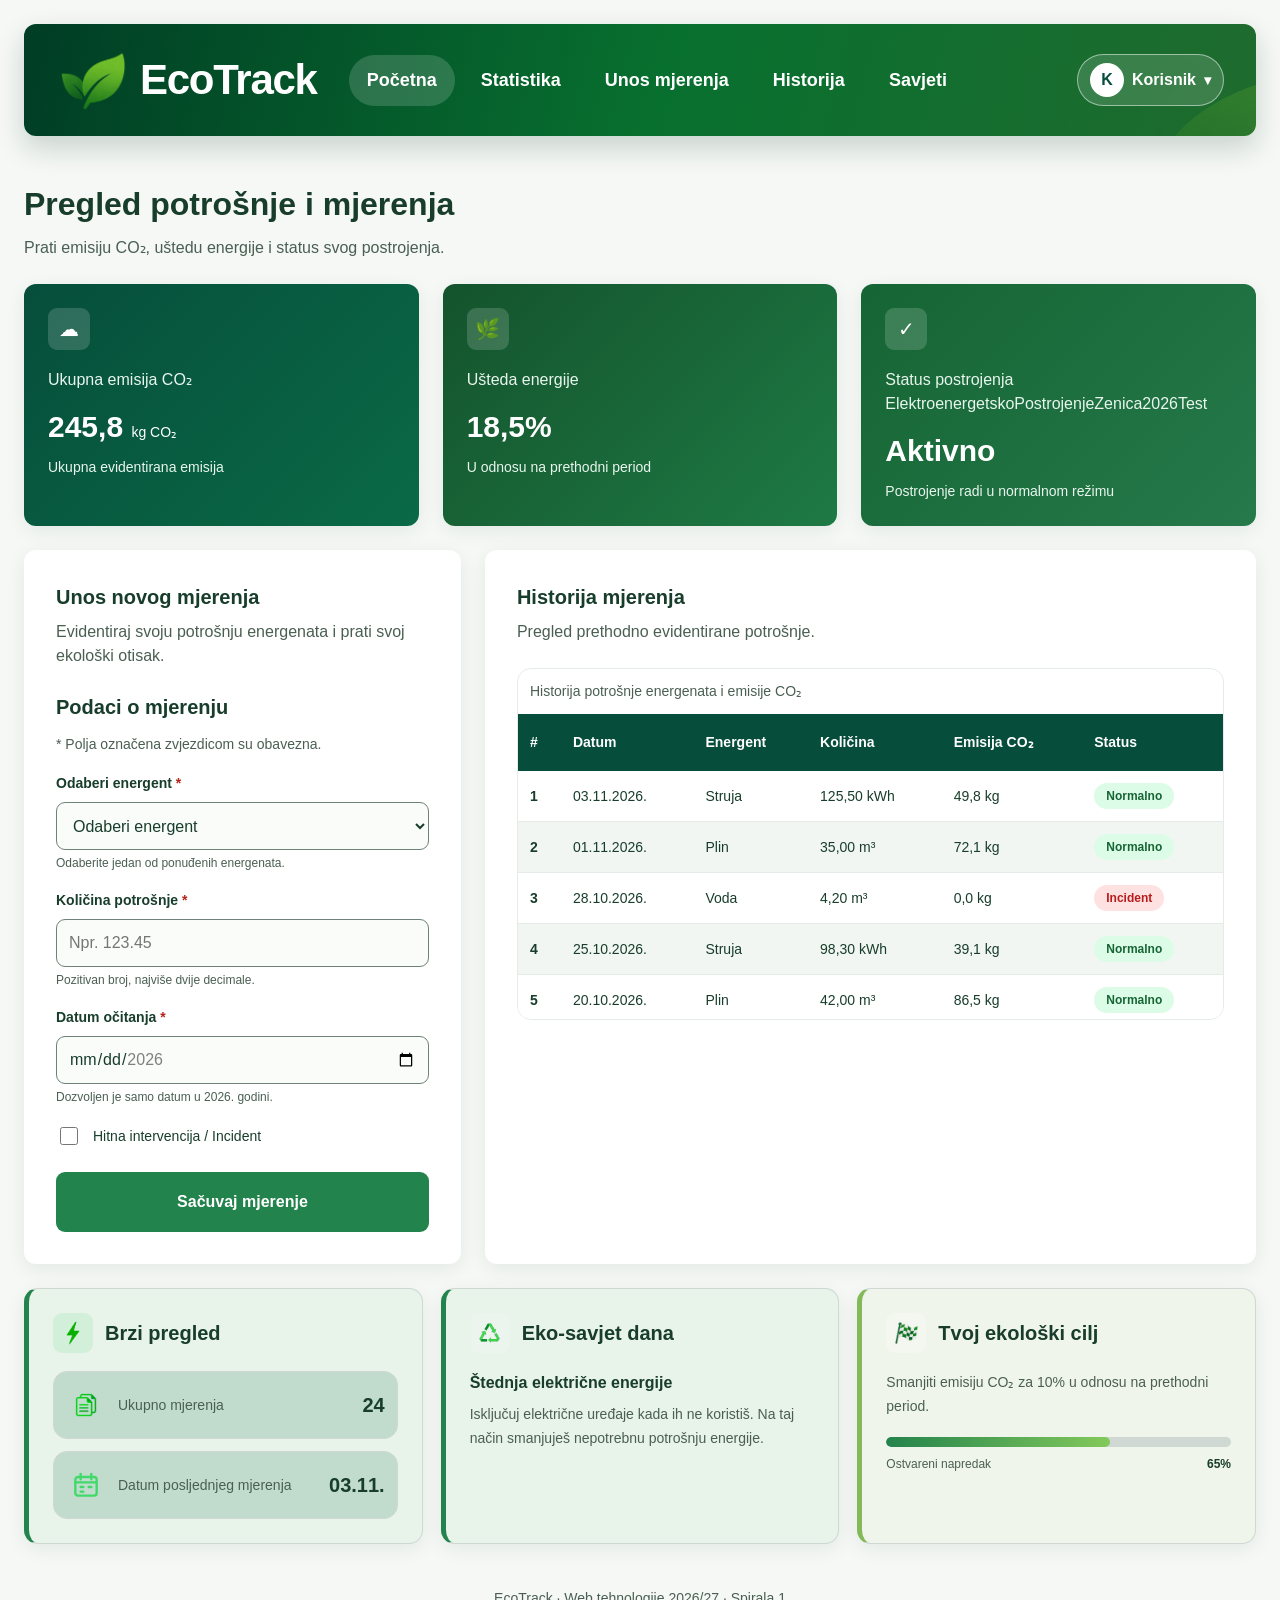
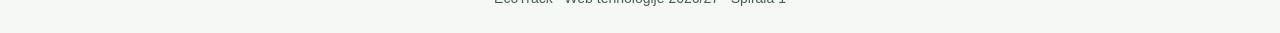
==== commit bff0a94b: "Dorađeni dijelobi html i dodani opisi alt tagova, poboljšana struktura ibaceni nepotrebni div elemen" ====
--- a/html/index.html
+++ b/html/index.html
@@ -9,13 +9,13 @@
 
 <body>
 
-    <!-- ZAGLAVLJE APLIKACIJE -->
+    <!-- ZAGLAVLJE -->
     <header class="site-header">
 
-        <div class="logo">
+        <h1 class="logo">
             <img src="../slike/ecotrack-logo.png" alt="">
-            <h1>EcoTrack</h1>
-        </div>
+            EcoTrack
+        </h1>
 
         <nav class="main-nav" aria-label="Glavna navigacija">
             <ul>
@@ -27,8 +27,8 @@
             </ul>
         </nav>
 
-        <!-- PROFIL KORISNIKA: dropdown bez JavaScripta (hover, tastatura i klik preko checkboxa) -->
-        <div class="profile-menu">
+        <!-- Profil korisnika: dropdown bez JavaScripta (hover, tastatura, klik preko checkboxa) -->
+        <nav class="profile-menu" aria-label="Korisnički meni">
             <input class="profile-toggle sr-only" type="checkbox" id="profile-toggle">
             <label class="profile-trigger" for="profile-toggle">
                 <span class="profile-avatar" aria-hidden="true">K</span>
@@ -36,15 +36,12 @@
                 <span class="profile-arrow" aria-hidden="true">▾</span>
                 <span class="sr-only">– korisnički meni</span>
             </label>
-
-            <nav class="profile-dropdown" aria-label="Korisnički meni">
-                <ul>
-                    <li><a href="#profil">Moj profil</a></li>
-                    <li><a href="#postavke">Postavke</a></li>
-                    <li><a href="#odjava">Odjava</a></li>
-                </ul>
-            </nav>
-        </div>
+            <ul class="profile-dropdown">
+                <li><a href="#profil">Moj profil</a></li>
+                <li><a href="#postavke">Postavke</a></li>
+                <li><a href="#odjava">Odjava</a></li>
+            </ul>
+        </nav>
 
     </header>
 
@@ -57,8 +54,7 @@
             <p>Prati emisiju CO₂, uštedu energije i status svog postrojenja.</p>
         </header>
 
-
-        <!-- STATISTIČKE KARTICE (CSS grid, bez @media) -->
+        <!-- Kartice (CSS grid, bez @media) -->
         <section class="statistics-section" id="statistika" aria-label="Pregled statističkih podataka">
 
             <article class="stat-card co2">
@@ -85,243 +81,204 @@
         </section>
 
 
-        <div class="dashboard-layout">
-
-            <!-- FORMA ZA UNOS MJERENJA -->
-            <section class="measurement-section" id="mjerenje" aria-labelledby="measurement-title">
-
-                <header class="section-header">
-                    <h2 id="measurement-title">Unos novog mjerenja</h2>
-                    <p>Evidentiraj svoju potrošnju energenata i prati svoj ekološki otisak.</p>
-                </header>
-
-                <form id="forma-mjerenja" action="#" method="get">
-
-                    <fieldset>
-
-                        <legend>Podaci o mjerenju</legend>
-
-                        <p class="required-note">
-                            <span aria-hidden="true">*</span> Polja označena zvjezdicom su obavezna.
-                        </p>
-
-                        <label for="energent">
-                            Odaberi energent
-                            <span class="required-mark" aria-hidden="true">*</span>
-                            <span class="sr-only">(obavezno)</span>
-                        </label>
-                        <select id="energent" name="energent" required aria-describedby="energent-hint">
-                            <option value="">Odaberi energent</option>
-                            <option value="struja">Struja</option>
-                            <option value="plin">Plin</option>
-                            <option value="voda">Voda</option>
-                        </select>
-                        <small class="field-hint" id="energent-hint">Odaberite jedan od ponuđenih energenata.</small>
-
-                        <label for="kolicina">
-                            Količina potrošnje
-                            <span class="required-mark" aria-hidden="true">*</span>
-                            <span class="sr-only">(obavezno)</span>
-                        </label>
-                        <input
-                            type="number"
-                            id="kolicina"
-                            name="kolicina"
-                            min="0.01"
-                            max="999999.99"
-                            step="0.01"
-                            inputmode="decimal"
-                            placeholder="Npr. 123.45"
-                            required
-                            aria-describedby="kolicina-hint"
-                        >
-                        <small class="field-hint" id="kolicina-hint">Pozitivan broj, najviše dvije decimale.</small>
-
-                        <label for="datum">
-                            Datum očitanja
-                            <span class="required-mark" aria-hidden="true">*</span>
-                            <span class="sr-only">(obavezno)</span>
-                        </label>
-                        <input
-                            type="date"
-                            id="datum"
-                            name="datum"
-                            min="2026-01-01"
-                            max="2026-12-31"
-                            required
-                            aria-describedby="datum-hint"
-                        >
-                        <small class="field-hint" id="datum-hint">Dozvoljen je samo datum u 2026. godini.</small>
-
-                        <label class="incident-label" for="incident">
-                            <input type="checkbox" id="incident" name="incident">
-                            Hitna intervencija / Incident
-                        </label>
-
-                        <button type="submit" class="submit-button">Sačuvaj mjerenje</button>
-
-                    </fieldset>
-
-                </form>
-
-            </section>
-
-
-            <!-- HISTORIJA MJERENJA -->
-            <section class="history-section" id="historija" aria-labelledby="history-title">
-
-                <header class="history-header">
-                    <h2 id="history-title">Historija mjerenja</h2>
-                    <p>Pregled prethodno evidentirane potrošnje.</p>
-                </header>
-
-                <div class="table-container" role="region" aria-label="Tabela historije mjerenja (može se pomjerati)" tabindex="0">
-
-                    <table>
-
-                        <caption>Historija potrošnje energenata i emisije CO₂</caption>
-
-                        <thead>
-                            <tr>
-                                <th scope="col">#</th>
-                                <th scope="col">Datum</th>
-                                <th scope="col">Energent</th>
-                                <th scope="col">Količina</th>
-                                <th scope="col">Emisija CO₂</th>
-                                <th scope="col">Status</th>
-                            </tr>
-                        </thead>
-
-                        <tbody>
-                            <tr>
-                                <th scope="row">1</th>
-                                <td>03.11.2026.</td>
-                                <td>Struja</td>
-                                <td>125,50 kWh</td>
-                                <td>49,8 kg</td>
-                                <td><span class="status-badge normal">Normalno</span></td>
-                            </tr>
-                            <tr>
-                                <th scope="row">2</th>
-                                <td>01.11.2026.</td>
-                                <td>Plin</td>
-                                <td>35,00 m³</td>
-                                <td>72,1 kg</td>
-                                <td><span class="status-badge normal">Normalno</span></td>
-                            </tr>
-                            <tr>
-                                <th scope="row">3</th>
-                                <td>28.10.2026.</td>
-                                <td>Voda</td>
-                                <td>4,20 m³</td>
-                                <td>0,0 kg</td>
-                                <td><span class="status-badge incident">Incident</span></td>
-                            </tr>
-                            <tr>
-                                <th scope="row">4</th>
-                                <td>25.10.2026.</td>
-                                <td>Struja</td>
-                                <td>98,30 kWh</td>
-                                <td>39,1 kg</td>
-                                <td><span class="status-badge normal">Normalno</span></td>
-                            </tr>
-                            <tr>
-                                <th scope="row">5</th>
-                                <td>20.10.2026.</td>
-                                <td>Plin</td>
-                                <td>42,00 m³</td>
-                                <td>86,5 kg</td>
-                                <td><span class="status-badge normal">Normalno</span></td>
-                            </tr>
-                            <tr>
-                                <th scope="row">6</th>
-                                <td>15.10.2026.</td>
-                                <td>Voda</td>
-                                <td>5,10 m³</td>
-                                <td>0,0 kg</td>
-                                <td><span class="status-badge normal">Normalno</span></td>
-                            </tr>
-                            <tr>
-                                <th scope="row">7</th>
-                                <td>12.10.2026.</td>
-                                <td>Struja</td>
-                                <td>110,75 kWh</td>
-                                <td>44,0 kg</td>
-                                <td><span class="status-badge normal">Normalno</span></td>
-                            </tr>
-                            <tr>
-                                <th scope="row">8</th>
-                                <td>08.10.2026.</td>
-                                <td>Plin</td>
-                                <td>38,50 m³</td>
-                                <td>79,3 kg</td>
-                                <td><span class="status-badge normal">Normalno</span></td>
-                            </tr>
-                            <tr>
-                                <th scope="row">9</th>
-                                <td>03.10.2026.</td>
-                                <td>Struja</td>
-                                <td>142,00 kWh</td>
-                                <td>56,4 kg</td>
-                                <td><span class="status-badge incident">Incident</span></td>
-                            </tr>
-                        </tbody>
-
-                    </table>
-
-                </div>
-
-            </section>
-
-        </div>
+        <!-- Forma za unos mjerenja -->
+        <section class="measurement-section" id="mjerenje" aria-labelledby="measurement-title">
+
+            <header class="section-header">
+                <h2 id="measurement-title">Unos novog mjerenja</h2>
+                <p>Evidentiraj svoju potrošnju energenata i prati svoj ekološki otisak.</p>
+            </header>
+
+            <form action="#" method="get">
+                <fieldset>
+                    <legend>Podaci o mjerenju</legend>
+
+                    <p class="required-note">
+                        <span aria-hidden="true">*</span> Polja označena zvjezdicom su obavezna.
+                    </p>
+
+                    <label for="energent">
+                        Odaberi energent
+                        <span class="required-mark" aria-hidden="true">*</span>
+                        <span class="sr-only">(obavezno)</span>
+                    </label>
+                    <select id="energent" name="energent" required aria-describedby="energent-hint">
+                        <option value="">Odaberi energent</option>
+                        <option value="struja">Struja</option>
+                        <option value="plin">Plin</option>
+                        <option value="voda">Voda</option>
+                    </select>
+                    <small class="field-hint" id="energent-hint">Odaberite jedan od ponuđenih energenata.</small>
+
+                    <label for="kolicina">
+                        Količina potrošnje
+                        <span class="required-mark" aria-hidden="true">*</span>
+                        <span class="sr-only">(obavezno)</span>
+                    </label>
+                    <input type="number" id="kolicina" name="kolicina"
+                           min="0.01" max="999999.99" step="0.01"
+                           inputmode="decimal" placeholder="Npr. 123.45"
+                           required aria-describedby="kolicina-hint">
+                    <small class="field-hint" id="kolicina-hint">Pozitivan broj, najviše dvije decimale.</small>
+
+                    <label for="datum">
+                        Datum očitanja
+                        <span class="required-mark" aria-hidden="true">*</span>
+                        <span class="sr-only">(obavezno)</span>
+                    </label>
+                    <input type="date" id="datum" name="datum"
+                           min="2026-01-01" max="2026-12-31"
+                           required aria-describedby="datum-hint">
+                    <small class="field-hint" id="datum-hint">Dozvoljen je samo datum u 2026. godini.</small>
+
+                    <label class="incident-label" for="incident">
+                        <input type="checkbox" id="incident" name="incident">
+                        Hitna intervencija / Incident
+                    </label>
+
+                    <button type="submit" class="submit-button">Sačuvaj mjerenje</button>
+                </fieldset>
+            </form>
+
+        </section>
+
+
+        <!-- Historija mjerenja -->
+        <section class="history-section" id="historija" aria-labelledby="history-title">
+
+            <header class="section-header">
+                <h2 id="history-title">Historija mjerenja</h2>
+                <p>Pregled prethodno evidentirane potrošnje.</p>
+            </header>
+
+            <div class="table-container" role="region" aria-label="Tabela historije mjerenja (može se pomjerati)" tabindex="0">
+                <table>
+                    <caption>Historija potrošnje energenata i emisije CO₂</caption>
+
+                    <thead>
+                        <tr>
+                            <th scope="col">#</th>
+                            <th scope="col">Datum</th>
+                            <th scope="col">Energent</th>
+                            <th scope="col">Količina</th>
+                            <th scope="col">Emisija CO₂</th>
+                            <th scope="col">Status</th>
+                        </tr>
+                    </thead>
+
+                    <tbody>
+                        <tr>
+                            <th scope="row">1</th>
+                            <td><time datetime="2026-11-03">03.11.2026.</time></td>
+                            <td>Struja</td>
+                            <td>125,50 kWh</td>
+                            <td>49,8 kg</td>
+                            <td><span class="status-badge normal">Normalno</span></td>
+                        </tr>
+                        <tr>
+                            <th scope="row">2</th>
+                            <td><time datetime="2026-11-01">01.11.2026.</time></td>
+                            <td>Plin</td>
+                            <td>35,00 m³</td>
+                            <td>72,1 kg</td>
+                            <td><span class="status-badge normal">Normalno</span></td>
+                        </tr>
+                        <tr>
+                            <th scope="row">3</th>
+                            <td><time datetime="2026-10-28">28.10.2026.</time></td>
+                            <td>Voda</td>
+                            <td>4,20 m³</td>
+                            <td>0,0 kg</td>
+                            <td><span class="status-badge incident">Incident</span></td>
+                        </tr>
+                        <tr>
+                            <th scope="row">4</th>
+                            <td><time datetime="2026-10-25">25.10.2026.</time></td>
+                            <td>Struja</td>
+                            <td>98,30 kWh</td>
+                            <td>39,1 kg</td>
+                            <td><span class="status-badge normal">Normalno</span></td>
+                        </tr>
+                        <tr>
+                            <th scope="row">5</th>
+                            <td><time datetime="2026-10-20">20.10.2026.</time></td>
+                            <td>Plin</td>
+                            <td>42,00 m³</td>
+                            <td>86,5 kg</td>
+                            <td><span class="status-badge normal">Normalno</span></td>
+                        </tr>
+                        <tr>
+                            <th scope="row">6</th>
+                            <td><time datetime="2026-10-15">15.10.2026.</time></td>
+                            <td>Voda</td>
+                            <td>5,10 m³</td>
+                            <td>0,0 kg</td>
+                            <td><span class="status-badge normal">Normalno</span></td>
+                        </tr>
+                        <tr>
+                            <th scope="row">7</th>
+                            <td><time datetime="2026-10-12">12.10.2026.</time></td>
+                            <td>Struja</td>
+                            <td>110,75 kWh</td>
+                            <td>44,0 kg</td>
+                            <td><span class="status-badge normal">Normalno</span></td>
+                        </tr>
+                        <tr>
+                            <th scope="row">8</th>
+                            <td><time datetime="2026-10-08">08.10.2026.</time></td>
+                            <td>Plin</td>
+                            <td>38,50 m³</td>
+                            <td>79,3 kg</td>
+                            <td><span class="status-badge normal">Normalno</span></td>
+                        </tr>
+                        <tr>
+                            <th scope="row">9</th>
+                            <td><time datetime="2026-10-03">03.10.2026.</time></td>
+                            <td>Struja</td>
+                            <td>142,00 kWh</td>
+                            <td>56,4 kg</td>
+                            <td><span class="status-badge incident">Incident</span></td>
+                        </tr>
+                    </tbody>
+                </table>
+            </div>
+
+        </section>
 
 
         <!-- BOČNA TRAKA -->
         <aside class="eco-sidebar" id="savjeti" aria-label="Dodatne informacije i ekološki savjeti">
 
-            <!-- Brzi pregled: počinje u ravni sa statističkim karticama -->
             <section class="quick-overview" aria-labelledby="quick-overview-title">
-                <div class="sidebar-section-heading">
-                    <span class="sidebar-icon" aria-hidden="true">
-                        <img src="../slike/zelena-munja.png" alt="" class="overview-lightning-icon">
-                    </span>
-                    <h2 id="quick-overview-title">Brzi pregled</h2>
-                </div>
-
-                <div class="quick-overview-list">
-                    <article class="overview-item">
-                        <span class="overview-icon" aria-hidden="true">
-                            <img src="../slike/zeleni-papiri.png" alt="" class="overview-paper-icon">
-                        </span>
-                        <span class="overview-copy">
-                            <span class="overview-label">Ukupno mjerenja</span>
-                            <strong>24</strong>
-                        </span>
-                    </article>
-
-                    <article class="overview-item">
-                        <span class="overview-icon" aria-hidden="true">
-                            <svg viewBox="0 0 24 24" focusable="false">
+                <h2 id="quick-overview-title">
+                    <span class="sidebar-icon"><img src="../slike/zelena-munja.png" alt=""></span>
+                    Brzi pregled
+                </h2>
+
+                <ul class="overview-list">
+                    <li class="overview-item">
+                        <span class="overview-icon"><img src="../slike/zeleni-papiri.png" alt=""></span>
+                        <span class="overview-label">Ukupno mjerenja</span>
+                        <strong>24</strong>
+                    </li>
+                    <li class="overview-item">
+                        <span class="overview-icon">
+                            <svg viewBox="0 0 24 24" aria-hidden="true" focusable="false">
                                 <rect x="4" y="6" width="16" height="14" rx="2" />
                                 <path d="M8 3.75v4M16 3.75v4M4 10h16M8 13.5h2M14 13.5h2M8 17h2" />
                             </svg>
                         </span>
-                        <span class="overview-copy">
-                            <span class="overview-label">Datum posljednjeg mjerenja</span>
-                            <strong>03.11.</strong>
-                        </span>
-                    </article>
-                </div>
+                        <span class="overview-label">Datum posljednjeg mjerenja</span>
+                        <strong><time datetime="2026-11-03">03.11.</time></strong>
+                    </li>
+                </ul>
             </section>
 
-            <!-- Ekološki savjet -->
             <section class="eco-tip" aria-labelledby="eco-tip-title">
-                <div class="sidebar-section-heading">
-                    <span class="sidebar-icon" aria-hidden="true">
-                        <img src="../slike/eko-recikliranje.png" alt="">
-                    </span>
-                    <h2 id="eco-tip-title">Eko-savjet dana</h2>
-                </div>
+                <h2 id="eco-tip-title">
+                    <span class="sidebar-icon"><img src="../slike/eko-recikliranje.png" alt=""></span>
+                    Eko-savjet dana
+                </h2>
                 <article>
                     <h3>Štednja električne energije</h3>
                     <p>
@@ -331,24 +288,17 @@
                 </article>
             </section>
 
-            <!-- Ekološki cilj -->
             <section class="eco-goal" aria-labelledby="eco-goal-title">
-                <div class="sidebar-section-heading">
-                    <span class="sidebar-icon" aria-hidden="true">
-                        <img src="../slike/zastavica-cilj.png" alt="" class="goal-flag-icon">
-                    </span>
-                    <h2 id="eco-goal-title">Tvoj ekološki cilj</h2>
-                </div>
+                <h2 id="eco-goal-title">
+                    <span class="sidebar-icon"><img src="../slike/zastavica-cilj.png" alt=""></span>
+                    Tvoj ekološki cilj
+                </h2>
                 <p class="goal-description">Smanjiti emisiju CO₂ za 10% u odnosu na prethodni period.</p>
-                <div class="goal-progress" role="progressbar"
-                     aria-label="Napredak prema ekološkom cilju"
-                     aria-valuemin="0" aria-valuemax="100" aria-valuenow="65">
-                    <span></span>
-                </div>
-                <div class="goal-progress-label">
+                <progress class="goal-progress" value="65" max="100" aria-label="Napredak prema ekološkom cilju">65%</progress>
+                <p class="goal-progress-label">
                     <span>Ostvareni napredak</span>
                     <strong>65%</strong>
-                </div>
+                </p>
             </section>
 
         </aside>
--- a/css/stil.css
+++ b/css/stil.css
@@ -1,35 +1,35 @@
 /* =========================================================
    EcoTrack – stil.css
-   Sadržaj:
    1. Varijable (:root) i tamna tema
    2. Osnovne postavke
    3. Zaglavlje, navigacija i profil (dropdown)
-   4. Glavni radni prostor (raspored)
-   5. Statističke kartice
+   4. Raspored glavnog dijela
+   5. Kartice
    6. Forma
-   7. Tabela historije
+   7. Tabela
    8. Bočna traka i podnožje
-   9. Responzivni upiti (osim kartica – one nemaju @media)
 ========================================================= */
 
 
 /* =========================================================
    1. VARIJABLE
-   Sve vrijednosti (boje, razmaci, tipografija, ivice) žive
-   ovdje. Tamna tema mijenja SAMO varijable.
+   Sve vrijednosti su ovdje. Tamna tema mijenja samo varijable.
 ========================================================= */
 
 :root {
     color-scheme: light;
 
-    /* --- Paleta: brend --- */
+    /* Boje: brend */
     --color-primary: #23834C;
     --color-primary-dark: #176B39;
     --color-primary-deep: #064E3B;
+    --color-accent: #42D96B;
+    --color-accent-soft: rgba(66, 217, 107, 0.13);
+    --color-progress-end: #83C95B;
     --color-on-brand: #FFFFFF;
     --color-on-brand-soft: #E8F6EE;
 
-    /* --- Paleta: površine i tekst --- */
+    /* Boje: površine i tekst */
     --color-page: #F5F8F5;
     --color-surface: #FFFFFF;
     --color-surface-soft: #E8F3E9;
@@ -37,7 +37,7 @@
     --color-text: #183D2B;
     --color-text-secondary: #4A5F52;
 
-    /* --- Paleta: ivice, polja, stanja --- */
+    /* Boje: ivice, polja, stanja */
     --color-border: #CFD8D3;
     --color-table-border: #E5ECE7;
     --color-input-bg: #FAFCFA;
@@ -47,7 +47,7 @@
     --color-focus: #176B39;
     --color-row-hover: #E2F0E5;
 
-    /* --- Zaglavlje --- */
+    /* Zaglavlje */
     --header-start: #003D25;
     --header-mid: #08702F;
     --header-end: #1F6B2E;
@@ -57,7 +57,7 @@
     --overlay-hover: rgba(255, 255, 255, 0.16);
     --overlay-border: rgba(255, 255, 255, 0.5);
 
-    /* --- Kartice --- */
+    /* Kartice */
     --card-co2-start: #064E3B;
     --card-co2-end: #0A6A46;
     --card-energy-start: #14532D;
@@ -66,25 +66,25 @@
     --card-status-end: #25794A;
     --card-icon-bg: rgba(255, 255, 255, 0.16);
 
-    /* --- Bočna traka --- */
+    /* Bočna traka */
     --color-tip-bg: #E8F3E9;
     --color-tip-border: #23834C;
     --color-info-bg: #F0F5EC;
     --color-info-border: #83B95A;
 
-    /* --- Statusne oznake --- */
+    /* Statusne oznake */
     --badge-normal-bg: #DCFCE7;
     --badge-normal-text: #166534;
     --badge-incident-bg: #FEE2E2;
     --badge-incident-text: #B91C1C;
 
-    /* --- Sjene --- */
+    /* Sjene */
     --shadow-card: 0 5px 20px rgba(0, 45, 25, 0.07);
     --shadow-navbar: 0 12px 28px rgba(0, 45, 25, 0.18);
     --shadow-card-hover: 0 13px 28px rgba(0, 45, 25, 0.22);
     --shadow-dropdown: 0 12px 28px rgba(0, 0, 0, 0.2);
 
-    /* --- Razmaci --- */
+    /* Razmaci */
     --space-2xs: 0.25rem;
     --space-xs: 0.5rem;
     --space-sm: 0.75rem;
@@ -94,15 +94,17 @@
     --space-2xl: 2.75rem;
     --gutter: clamp(0.75rem, 3vw, 1.5rem);
 
-    /* --- Dimenzije --- */
+    /* Dimenzije */
     --content-max: 87rem;
     --sidebar-width: 18rem;
-    --table-min-width: 44rem;
+    --table-min-width: 33rem;
     --table-max-height: 22rem;
     --card-min-height: 11.875rem;
     --card-min-width: 15.5rem;
-
-    /* --- Tipografija --- */
+    --icon-box: 2.5rem;
+    --icon-size: 1.45rem;
+
+    /* Tipografija */
     --font-family-base: Arial, Helvetica, sans-serif;
     --font-size-xs: 0.75rem;
     --font-size-small: 0.875rem;
@@ -113,17 +115,18 @@
     --font-size-heading: 2rem;
     --font-size-logo: clamp(1.75rem, 5vw, 2.625rem);
     --line-height-base: 1.5;
-
-    /* --- Ivice i zaobljenja --- */
+    --line-height-text: 1.7;
+
+    /* Ivice i zaobljenja */
     --border-width: 1px;
     --border-width-strong: 2px;
     --border-width-accent: 5px;
     --radius-small: 9px;
-    --radius-medium: 14px;
-    --radius-large: 12px;
+    --radius-medium: 12px;
+    --radius-large: 14px;
     --radius-pill: 999px;
 
-    /* --- Animacije --- */
+    /* Animacije */
     --transition-fast: 0.2s ease;
     --transition-card: 0.25s ease;
 }
@@ -196,15 +199,13 @@
 
 body {
     margin: 0;
-
     background-color: var(--color-page);
     color: var(--color-text);
-
     font-family: var(--font-family-base);
     font-size: var(--font-size-base);
     line-height: var(--line-height-base);
 
-    /* Dugačke riječi se lome umjesto da probiju kontejner */
+    /* Duge riječi se lome umjesto da probiju kontejner */
     overflow-wrap: anywhere;
 }
 
@@ -213,7 +214,7 @@
     outline-offset: var(--space-2xs);
 }
 
-/* Samo za čitače ekrana */
+/* Vidljivo samo čitačima ekrana */
 .sr-only {
     position: absolute;
     width: 1px;
@@ -229,16 +230,16 @@
 
 /* =========================================================
    3. ZAGLAVLJE, NAVIGACIJA I PROFIL
-   Stacking: header je zaseban stacking context (isolation)
-   sa z-index: 1. Kartice ispod ne postavljaju z-index, pa
-   i kad im transform napravi vlastiti stacking context,
-   ostaju ispod zaglavlja, a time i ispod dropdowna.
+
+   Stacking context: zaglavlje ima position: relative i
+   z-index: 1, pa se crta iznad kartica. Kartice nemaju z-index;
+   kad im transform (hover) napravi svoj stacking context, one
+   su i dalje na nivou 0, dakle ispod zaglavlja i dropdowna.
 ========================================================= */
 
 .site-header {
     position: relative;
     z-index: 1;
-    isolation: isolate;
 
     display: flex;
     flex-wrap: wrap;
@@ -250,7 +251,7 @@
     margin: var(--gutter) auto 0;
     padding: var(--space-md) var(--space-xl);
 
-    border-radius: var(--radius-large);
+    border-radius: var(--radius-medium);
     background: linear-gradient(
         105deg,
         var(--header-start) 0%,
@@ -260,13 +261,11 @@
     box-shadow: var(--shadow-navbar);
 }
 
-/* Dekorativni list: pseudo-element se sam odsijeca na rubove
-   zaglavlja, pa ne pravi horizontalni scroll i ne ide preko sadržaja */
+/* Dekorativni list u uglu; pseudo-element se sam odsijeca na rubove zaglavlja */
 .site-header::before {
     content: "";
     position: absolute;
     inset: 0;
-    z-index: 0;
 
     border-radius: inherit;
     background: var(--header-decoration) no-repeat right -2rem bottom -7rem / 14rem auto;
@@ -274,31 +273,28 @@
     pointer-events: none;
 }
 
+/* position: relative da sadržaj bude iznad dekoracije */
 .logo,
 .main-nav,
 .profile-menu {
     position: relative;
-    z-index: 1;
 }
 
 .logo {
     display: flex;
     align-items: center;
     gap: var(--space-sm);
+    margin: 0;
+
+    color: var(--color-on-brand);
+    font-size: var(--font-size-logo);
+    letter-spacing: -0.03em;
 }
 
 .logo img {
     display: block;
     width: 4.5rem;
     height: auto;
-    object-fit: contain;
-}
-
-.logo h1 {
-    margin: 0;
-    color: var(--color-on-brand);
-    font-size: var(--font-size-logo);
-    letter-spacing: -0.03em;
 }
 
 /* Navigacija */
@@ -337,7 +333,7 @@
     outline-color: var(--color-on-brand);
 }
 
-/* Profil korisnika + dropdown */
+/* Profil korisnika i dropdown */
 
 .profile-menu {
     margin-left: auto;
@@ -364,13 +360,14 @@
     background-color: var(--overlay-hover);
 }
 
+/* Checkbox je skriven, pa fokus crtamo na labeli */
 .profile-toggle:focus-visible + .profile-trigger {
     outline: var(--border-width-strong) solid var(--color-on-brand);
     outline-offset: var(--space-2xs);
 }
 
 .profile-avatar {
-    display: inline-flex;
+    display: flex;
     align-items: center;
     justify-content: center;
     width: 2.125rem;
@@ -393,16 +390,18 @@
 
     display: none;
     min-width: 11rem;
+    margin: 0;
     padding: var(--space-xs);
+    list-style: none;
 
     border: var(--border-width) solid var(--color-border);
-    border-radius: var(--radius-medium);
+    border-radius: var(--radius-large);
     background-color: var(--color-surface);
     box-shadow: var(--shadow-dropdown);
 }
 
-/* "Most" preko razmaka između dugmeta i menija:
-   bez njega bi se meni zatvorio dok miš prelazi razmak */
+/* Prazan "most" preko razmaka između dugmeta i menija,
+   da se meni ne zatvori dok miš prelazi preko razmaka */
 .profile-dropdown::before {
     content: "";
     position: absolute;
@@ -410,18 +409,14 @@
     height: var(--space-xs);
 }
 
+/* Meni se otvara: mišem, klikom (checkbox) ili tastaturom.
+   :focus-visible (a ne :focus-within) jer klik mišem ne smije držati meni otvorenim */
 .profile-menu:hover .profile-dropdown,
 .profile-toggle:checked ~ .profile-dropdown,
 .profile-menu:has(:focus-visible) .profile-dropdown {
     display: block;
 }
 
-.profile-dropdown ul {
-    margin: 0;
-    padding: 0;
-    list-style: none;
-}
-
 .profile-dropdown a {
     display: block;
     padding: var(--space-sm);
@@ -443,7 +438,10 @@
 
 
 /* =========================================================
-   4. GLAVNI RADNI PROSTOR
+   4. RASPORED GLAVNOG DIJELA
+   Mobilno: sve jedna ispod druge.
+   Od 56rem: forma i historija jedna pored druge.
+   Od 90rem: bočna traka postaje treća kolona.
 ========================================================= */
 
 .main-content {
@@ -455,6 +453,12 @@
     margin: var(--space-2xl) auto;
 }
 
+.dashboard-heading,
+.statistics-section,
+.eco-sidebar {
+    grid-column: 1 / -1;
+}
+
 .dashboard-heading h2 {
     margin: 0 0 var(--space-xs);
     font-size: var(--font-size-heading);
@@ -465,18 +469,34 @@
     color: var(--color-text-secondary);
 }
 
-.dashboard-layout {
-    display: grid;
-    grid-template-columns: minmax(0, 1fr);
-    gap: var(--space-lg);
-    align-items: stretch;
+@media (min-width: 56rem) {
+    .main-content {
+        grid-template-columns: minmax(18rem, 0.85fr) minmax(0, 1.5fr);
+    }
+}
+
+@media (min-width: 90rem) {
+    .main-content {
+        grid-template-columns: minmax(18rem, 0.85fr) minmax(0, 1.5fr) var(--sidebar-width);
+    }
+
+    .dashboard-heading,
+    .statistics-section {
+        grid-column: 1 / 3;
+    }
+
+    .eco-sidebar {
+        grid-column: 3;
+        grid-row: 2 / span 2;
+        grid-template-columns: minmax(0, 1fr);
+    }
 }
 
 
 /* =========================================================
-   5. STATISTIČKE KARTICE
-   Prelazak 3 kolone -> 1 kolona radi BEZ @media upita:
-   auto-fit + minmax(min(100%, X), 1fr).
+   5. KARTICE
+   3 kolone -> 1 kolona bez @media: auto-fit + minmax.
+   min(100%, ...) sprječava da kartica bude šira od ekrana.
 ========================================================= */
 
 .statistics-section {
@@ -489,17 +509,13 @@
     min-width: 0;
     min-height: var(--card-min-height);
     padding: var(--space-lg);
-
     overflow: hidden;
-    overflow-wrap: anywhere;
-
-    border-radius: var(--radius-large);
+
+    border-radius: var(--radius-medium);
     color: var(--color-on-brand);
     box-shadow: var(--shadow-card);
 
-    transition:
-        transform var(--transition-card),
-        box-shadow var(--transition-card);
+    transition: transform var(--transition-card), box-shadow var(--transition-card);
 }
 
 .stat-card.co2 {
@@ -536,7 +552,6 @@
 
 .stat-card p {
     margin: 0 0 var(--space-xs);
-    color: var(--color-on-brand);
     font-size: var(--font-size-xl);
     font-weight: 700;
 }
@@ -552,8 +567,7 @@
     font-size: var(--font-size-small);
 }
 
-/* Hover efekat: transform (pravi stacking context, zato je
-   zaglavlje namjerno iznad kartica) */
+/* Hover: transform pravi stacking context, zato je zaglavlje iznad kartica */
 .stat-card:hover {
     transform: translateY(-0.3rem) scale(1.02);
     box-shadow: var(--shadow-card-hover);
@@ -569,37 +583,33 @@
     min-width: 0;
     padding: var(--space-xl);
 
-    border-radius: var(--radius-large);
+    border-radius: var(--radius-medium);
     background-color: var(--color-surface);
     box-shadow: var(--shadow-card);
 }
 
-.section-header,
-.history-header {
+.section-header {
     margin-bottom: var(--space-lg);
 }
 
-.section-header h2,
-.history-header h2 {
+.section-header h2 {
     margin: 0 0 var(--space-xs);
     font-size: var(--font-size-lg);
-    font-weight: 700;
-}
-
-.section-header p,
-.history-header p {
+}
+
+.section-header p {
     margin: 0;
     color: var(--color-text-secondary);
 }
 
-.measurement-section fieldset {
+fieldset {
     min-width: 0;
     margin: 0;
     padding: 0;
     border: 0;
 }
 
-.measurement-section legend {
+legend {
     margin-bottom: var(--space-sm);
     padding: 0;
     font-size: var(--font-size-lg);
@@ -612,15 +622,15 @@
     font-size: var(--font-size-small);
 }
 
+.required-mark {
+    color: var(--color-danger);
+}
+
 .measurement-section label {
     display: block;
     margin-bottom: var(--space-xs);
     font-size: var(--font-size-small);
     font-weight: 600;
-}
-
-.required-mark {
-    color: var(--color-danger);
 }
 
 .measurement-section input:not([type="checkbox"]),
@@ -636,8 +646,6 @@
     background-color: var(--color-input-bg);
     color: var(--color-text);
     font: inherit;
-
-    transition: border-color var(--transition-fast), box-shadow var(--transition-fast);
 }
 
 .field-hint {
@@ -647,8 +655,8 @@
     font-size: var(--font-size-xs);
 }
 
-/* Validacija se prikazuje tek NAKON interakcije korisnika.
-   Stanje se ne prenosi samo bojom: pojavljuje se i ikona + podebljan tekst. */
+/* Nevalidno: samo nakon interakcije (:user-invalid).
+   Ne oslanjamo se samo na boju, tekst postaje podebljan i dobija ikonu. */
 .measurement-section input:user-invalid,
 .measurement-section select:user-invalid {
     border-color: var(--color-danger);
@@ -666,8 +674,10 @@
     content: "⚠ ";
 }
 
-.measurement-section input:user-valid:not([type="checkbox"]),
-.measurement-section select:user-valid {
+/* Validno: sva obavezna polja su na početku prazna (nevalidna),
+   pa se zelena ivica ne prikazuje odmah po učitavanju */
+.measurement-section input:not([type="checkbox"]):valid,
+.measurement-section select:valid {
     border-color: var(--color-valid);
     box-shadow: 0 0 0 var(--border-width) var(--color-valid);
 }
@@ -711,27 +721,21 @@
 
 
 /* =========================================================
-   7. TABELA HISTORIJE
-   - .table-container je scroll kontejner (horizontalni i vertikalni)
-   - max-height je uvijek postavljen, pa je thead stvarno "zaleđen"
+   7. TABELA
+   .table-container ima max-height i overflow: auto, pa ima
+   vlastiti scroll (horizontalni i vertikalni), a thead
+   ostaje zalijepljen (sticky) na vrhu.
 ========================================================= */
 
-.history-section {
-    display: flex;
-    flex-direction: column;
-}
-
 .table-container {
-    flex: 0 1 auto;
-    min-height: 0;
     max-height: var(--table-max-height);
     overflow: auto;
 
     border: var(--border-width) solid var(--color-table-border);
-    border-radius: var(--radius-medium);
-}
-
-.table-container table {
+    border-radius: var(--radius-large);
+}
+
+table {
     width: 100%;
     min-width: var(--table-min-width);
     border-collapse: separate;
@@ -739,17 +743,16 @@
     text-align: left;
 }
 
-.table-container caption {
+caption {
     padding: var(--space-sm);
     color: var(--color-text-secondary);
     font-size: var(--font-size-small);
     text-align: left;
 }
 
-.table-container thead th {
+thead th {
     position: sticky;
     top: 0;
-    z-index: 1;
 
     padding: var(--space-md) var(--space-sm);
     background-color: var(--color-primary-deep);
@@ -758,23 +761,23 @@
     white-space: nowrap;
 }
 
-.table-container tbody th,
-.table-container tbody td {
+tbody th,
+tbody td {
     padding: var(--space-sm);
     border-bottom: var(--border-width) solid var(--color-table-border);
     font-size: var(--font-size-small);
     white-space: nowrap;
 }
 
-.table-container tbody tr:nth-child(odd) {
+tbody tr:nth-child(odd) {
     background-color: var(--color-surface);
 }
 
-.table-container tbody tr:nth-child(even) {
+tbody tr:nth-child(even) {
     background-color: var(--color-surface-alt);
 }
 
-.table-container tbody tr:hover {
+tbody tr:hover {
     background-color: var(--color-row-hover);
 }
 
@@ -800,11 +803,13 @@
 
 /* =========================================================
    8. BOČNA TRAKA I PODNOŽJE
+   Uži ekrani: sekcije jedna pored druge koliko stanu (auto-fit).
+   Od 90rem (vidi sekciju 4) ostaje jedna kolona.
 ========================================================= */
 
 .eco-sidebar {
     display: grid;
-    grid-template-columns: minmax(0, 1fr);
+    grid-template-columns: repeat(auto-fit, minmax(min(100%, 17rem), 1fr));
     gap: var(--space-md);
     align-content: start;
     min-width: 0;
@@ -813,43 +818,28 @@
 .eco-sidebar section {
     min-width: 0;
     padding: var(--space-lg);
+
     border: var(--border-width) solid var(--color-border);
     border-left: var(--border-width-accent) solid var(--color-tip-border);
-    border-radius: var(--radius-medium);
+    border-radius: var(--radius-large);
     background-color: var(--color-tip-bg);
     box-shadow: var(--shadow-card);
 }
 
-.eco-sidebar .eco-information,
 .eco-sidebar .eco-goal {
     border-left-color: var(--color-info-border);
     background-color: var(--color-info-bg);
 }
 
-.sidebar-section-heading {
+/* Naslov sekcije: ikona + tekst u istom redu */
+.eco-sidebar h2 {
     display: flex;
     align-items: center;
     gap: var(--space-sm);
-    margin-bottom: var(--space-md);
-}
-
-.sidebar-section-heading h2 {
-    margin: 0;
+    margin: 0 0 var(--space-md);
+
     font-size: var(--font-size-lg);
-}
-
-.sidebar-icon {
-    display: inline-flex;
-    flex: 0 0 2.25rem;
-    align-items: center;
-    justify-content: center;
-    width: 2.25rem;
-    height: 2.25rem;
-    border-radius: var(--radius-small);
-    background-color: var(--card-icon-bg);
-    color: var(--color-primary);
-    font-size: var(--font-size-lg);
-    font-weight: 700;
+    line-height: 1.2;
 }
 
 .eco-sidebar h3 {
@@ -861,283 +851,63 @@
     margin: 0;
     color: var(--color-text-secondary);
     font-size: var(--font-size-small);
-    line-height: 1.7;
-}
-
-.quick-overview-grid {
-    display: grid;
-    grid-template-columns: repeat(2, minmax(0, 1fr));
-    gap: var(--space-sm);
-}
-
-.overview-item {
-    display: flex;
-    flex-direction: column;
-    gap: var(--space-xs);
-    min-width: 0;
-    padding: var(--space-sm);
-    border: var(--border-width) solid var(--color-border);
-    border-radius: var(--radius-small);
-    background-color: var(--color-surface);
-}
-
-.overview-label {
-    color: var(--color-text-secondary);
-    font-size: var(--font-size-xs);
-    line-height: 1.4;
-}
-
-.overview-item strong {
-    color: var(--color-text);
-    font-size: var(--font-size-xl);
-}
-
-.goal-description {
-    margin-bottom: var(--space-md) !important;
-}
-
-.goal-progress {
-    height: 0.65rem;
-    margin-top: var(--space-md);
-    overflow: hidden;
-    border-radius: var(--radius-pill);
-    background-color: var(--color-border);
-}
-
-.goal-progress span {
-    display: block;
-    width: 65%;
-    height: 100%;
-    border-radius: inherit;
-    background: linear-gradient(90deg, var(--color-primary), #83C95B);
-}
-
-.goal-progress-label {
-    display: flex;
-    justify-content: space-between;
-    gap: var(--space-sm);
-    margin-top: var(--space-xs);
-    color: var(--color-text-secondary);
-    font-size: var(--font-size-xs);
-}
-
-.goal-progress-label strong {
-    color: var(--color-text);
-}
-
-.eco-sidebar section {
-    padding: var(--space-lg);
-    border-radius: var(--radius-medium);
-    border-left: var(--border-width-accent) solid var(--color-tip-border);
-    background-color: var(--color-tip-bg);
-}
-
-.eco-sidebar .eco-information {
-    border-left-color: var(--color-info-border);
-    background-color: var(--color-info-bg);
-}
-
-.eco-sidebar h2 {
-    margin: 0 0 var(--space-md);
-    font-size: var(--font-size-lg);
-}
-
-.eco-sidebar h3 {
-    margin: 0 0 var(--space-xs);
-    font-size: var(--font-size-base);
-}
-
-.eco-sidebar p {
-    margin: 0;
-    color: var(--color-text-secondary);
-    font-size: var(--font-size-small);
-    line-height: 1.7;
-}
-
-.site-footer {
-    width: min(calc(100% - 2 * var(--gutter)), var(--content-max));
-    margin: 0 auto var(--space-lg);
-    color: var(--color-text-secondary);
-    font-size: var(--font-size-small);
-    text-align: center;
-}
-
-.site-footer p {
-    margin: 0;
-}
-
-
-/* =========================================================
-   9. RESPONZIVNI UPITI
-   (statističke kartice namjerno NEMAJU @media – vidi sekciju 5)
-========================================================= */
-
-/* Forma i historija jedna pored druge */
-@media (min-width: 56rem) {
-    .dashboard-layout {
-        grid-template-columns: minmax(18rem, 0.85fr) minmax(0, 1.5fr);
-    }
-}
-
-/* Na širokim ekranima bočna traka postaje prava kolona sa strane */
-@media (min-width: 90rem) {
-    .main-content {
-        grid-template-columns: minmax(0, 1fr) var(--sidebar-width);
-        column-gap: var(--space-lg);
-    }
-
-    .main-content > :not(.eco-sidebar) {
-        grid-column: 1;
-    }
-
-    .main-content > .eco-sidebar {
-        grid-column: 2;
-        grid-row: 2 / span 2;
-        align-self: start;
-    }
-}
-
-
-/* Sidebar: uži prikaz zadržava vertikalne, čitljive kartice */
-@media (max-width: 89.999rem) {
-    .eco-sidebar {
-        grid-template-columns: repeat(auto-fit, minmax(min(100%, 17rem), 1fr));
-    }
-}
-
-@media (max-width: 36rem) {
-    .quick-overview-grid {
-        grid-template-columns: 1fr 1fr;
-    }
-}
-
-
-/* Brzi pregled – dva horizontalna reda sa ikonama */
-.quick-overview-list {
-    display: grid;
-    grid-template-columns: minmax(0, 1fr);
-    gap: var(--space-sm);
-}
-
-.quick-overview .overview-item {
-    display: flex;
-    flex-direction: row;
-    align-items: center;
-    gap: var(--space-md);
-    padding: var(--space-md);
-    border: 1px solid var(--color-border);
-    border-radius: var(--radius-small);
-    background-color: var(--color-surface-soft);
-}
-
-.overview-icon {
-    display: inline-flex;
-    flex: 0 0 2.75rem;
+    line-height: var(--line-height-text);
+}
+
+.sidebar-icon {
+    display: flex;
+    flex: 0 0 var(--icon-box);
     align-items: center;
     justify-content: center;
-    width: 2.75rem;
-    height: 2.75rem;
+    height: var(--icon-box);
+
     border-radius: var(--radius-small);
     background-color: var(--card-icon-bg);
-    color: var(--color-primary);
-}
-
-.overview-icon svg,
-.sidebar-icon svg {
-    width: 1.35rem;
-    height: 1.35rem;
-    fill: none;
-    stroke: currentColor;
-    stroke-width: 1.8;
-    stroke-linecap: round;
-    stroke-linejoin: round;
-}
-
-.overview-copy {
-    display: flex;
-    flex-direction: column;
-    gap: 0.2rem;
-    min-width: 0;
-}
-
-.quick-overview .overview-label {
-    font-size: var(--font-size-small);
-    line-height: 1.35;
-}
-
-.quick-overview .overview-item strong {
-    font-size: var(--font-size-xl);
-    line-height: 1.2;
-}
-
-@media (max-width: 36rem) {
-    .quick-overview .overview-item {
-        padding: var(--space-sm);
-    }
-}
-
-
-/* =========================================================
-   Brzi pregled – kompaktniji horizontalni raspored
-   ========================================================= */
-
-.quick-overview {
-    padding: var(--space-lg);
-}
-
-.quick-overview .sidebar-section-heading {
-    gap: 0.8rem;
-    margin-bottom: 1rem;
-}
-
-.quick-overview .sidebar-section-heading h2 {
-    font-size: 1.25rem;
-    line-height: 1.2;
-}
+}
+
+.sidebar-icon img,
+.overview-icon img {
+    display: block;
+    width: var(--icon-size);
+    height: var(--icon-size);
+    object-fit: contain;
+}
+
+/* Brzi pregled */
 
 .quick-overview .sidebar-icon {
-    flex-basis: 2.5rem;
-    width: 2.5rem;
-    height: 2.5rem;
-    color: #42D96B;
-    background-color: rgba(66, 217, 107, 0.13);
-}
-
-.quick-overview .sidebar-icon svg {
-    width: 1.55rem;
-    height: 1.55rem;
-}
-
-.quick-overview-list {
+    background-color: var(--color-accent-soft);
+}
+
+.overview-list {
     display: grid;
-    grid-template-columns: minmax(0, 1fr);
-    gap: 0.7rem;
-}
-
-.quick-overview .overview-item {
+    gap: var(--space-sm);
+    margin: 0;
+    padding: 0;
+    list-style: none;
+}
+
+.overview-item {
     display: grid;
-    grid-template-columns: 2.5rem minmax(0, 1fr);
-    align-items: center;
-    column-gap: 0.8rem;
-    min-width: 0;
+    grid-template-columns: var(--icon-box) minmax(0, 1fr) auto;
+    align-items: center;
+    gap: var(--space-sm);
     min-height: 4.25rem;
-    padding: 0.75rem 0.85rem;
-    border: 1px solid var(--color-border);
-    border-radius: var(--radius-medium);
+    padding: var(--space-sm);
+
+    border: var(--border-width) solid var(--color-border);
+    border-radius: var(--radius-large);
     background-color: color-mix(in srgb, var(--color-surface) 72%, var(--color-primary) 28%);
 }
 
-.quick-overview .overview-icon {
-    display: inline-flex;
+.overview-icon {
+    display: flex;
     align-items: center;
     justify-content: center;
-    width: 2.5rem;
-    height: 2.5rem;
-    color: #42D96B;
-    background: transparent;
-}
-
-.quick-overview .overview-icon svg {
+    color: var(--color-accent);
+}
+
+.overview-icon svg {
     width: 2rem;
     height: 2rem;
     fill: none;
@@ -1147,133 +917,74 @@
     stroke-linejoin: round;
 }
 
-.quick-overview .overview-copy {
-    display: grid;
-    grid-template-columns: minmax(0, 1fr) auto;
-    align-items: center;
-    column-gap: 0.45rem;
-    min-width: 0;
-}
-
-.quick-overview .overview-label {
-    min-width: 0;
+.overview-label {
     color: var(--color-text-secondary);
-    font-size: 0.82rem;
+    font-size: var(--font-size-small);
     line-height: 1.3;
     overflow-wrap: normal;
 }
 
-.quick-overview .overview-item strong {
-    color: var(--color-text);
-    font-size: 1.35rem;
+.overview-item strong {
+    font-size: var(--font-size-lg);
     line-height: 1.1;
     white-space: nowrap;
 }
 
-@media (max-width: 25rem) {
-    .quick-overview {
-        padding: 1rem;
-    }
-
-    .quick-overview .overview-item {
-        grid-template-columns: 2.1rem minmax(0, 1fr);
-        column-gap: 0.55rem;
-        padding: 0.65rem;
-    }
-
-    .quick-overview .overview-icon {
-        width: 2.1rem;
-        height: 2.1rem;
-    }
-
-    .quick-overview .overview-icon svg {
-        width: 1.7rem;
-        height: 1.7rem;
-    }
-
-    .quick-overview .overview-label {
-        font-size: 0.75rem;
-    }
-
-    .quick-overview .overview-item strong {
-        font-size: 1.15rem;
-    }
-}
-
-
-/* Jasne zelene SVG ikone za eko-savjet i ekološki cilj */
-.eco-tip .sidebar-icon svg,
-.eco-goal .sidebar-icon svg {
-    width: 1.45rem;
-    height: 1.45rem;
-    fill: none;
-    stroke: currentColor;
-    stroke-width: 1.9;
-    stroke-linecap: round;
-    stroke-linejoin: round;
-}
-
-/* Poravnanje naslova sidebara po vertikalnoj sredini ikone */
-.eco-sidebar .sidebar-section-heading {
-    display: flex;
-    flex-direction: row;
-    align-items: center;
-    justify-content: flex-start;
+/* Ekološki cilj */
+
+.eco-goal .goal-description {
+    margin-bottom: var(--space-md);
+}
+
+.goal-progress {
+    display: block;
+    width: 100%;
+    height: 0.65rem;
+    overflow: hidden;
+
+    appearance: none;
+    border: 0;
+    border-radius: var(--radius-pill);
+    background-color: var(--color-border);
+}
+
+.goal-progress::-webkit-progress-bar {
+    background-color: var(--color-border);
+}
+
+.goal-progress::-webkit-progress-value {
+    border-radius: var(--radius-pill);
+    background: linear-gradient(90deg, var(--color-primary), var(--color-progress-end));
+}
+
+.goal-progress::-moz-progress-bar {
+    border-radius: var(--radius-pill);
+    background: linear-gradient(90deg, var(--color-primary), var(--color-progress-end));
+}
+
+.eco-goal .goal-progress-label {
+    display: flex;
+    justify-content: space-between;
     gap: var(--space-sm);
-}
-
-.eco-sidebar .sidebar-section-heading .sidebar-icon {
-    align-self: center;
-    flex: 0 0 2.5rem;
-}
-
-.eco-sidebar .sidebar-section-heading h2 {
-    display: flex;
-    align-items: center;
-    align-self: center;
-    min-height: 2.5rem;
+    margin-top: var(--space-xs);
+    font-size: var(--font-size-xs);
+    line-height: var(--line-height-base);
+}
+
+.goal-progress-label strong {
+    color: var(--color-text);
+}
+
+/* Podnožje */
+
+.site-footer {
+    width: min(calc(100% - 2 * var(--gutter)), var(--content-max));
+    margin: 0 auto var(--space-lg);
+    color: var(--color-text-secondary);
+    font-size: var(--font-size-small);
+    text-align: center;
+}
+
+.site-footer p {
     margin: 0;
-    line-height: 1.2;
-}
-
-
-/* Ikona recikliranja kao PNG (zamjena za SVG) */
-.eco-tip .sidebar-icon img {
-    display: block;
-    width: 1.45rem;
-    height: 1.45rem;
-    object-fit: contain;
-}
-
-
-/* PNG zelena munja u sekciji Brzi pregled */
-.quick-overview .overview-icon {
-    display: inline-flex;
-    align-items: center;
-    justify-content: center;
-}
-
-.quick-overview .overview-lightning-icon {
-    display: block;
-    width: 1.45rem;
-    height: 1.45rem;
-    object-fit: contain;
-}
-
-
-/* PNG ikona naslaganih papira uz Ukupno mjerenja */
-.quick-overview .overview-paper-icon {
-    display: block;
-    width: 1.45rem;
-    height: 1.45rem;
-    object-fit: contain;
-}
-
-
-/* PNG zastavica u kartici Tvoj ekološki cilj */
-.eco-goal .goal-flag-icon {
-    display: block;
-    width: 1.45rem;
-    height: 1.45rem;
-    object-fit: contain;
-}
+}
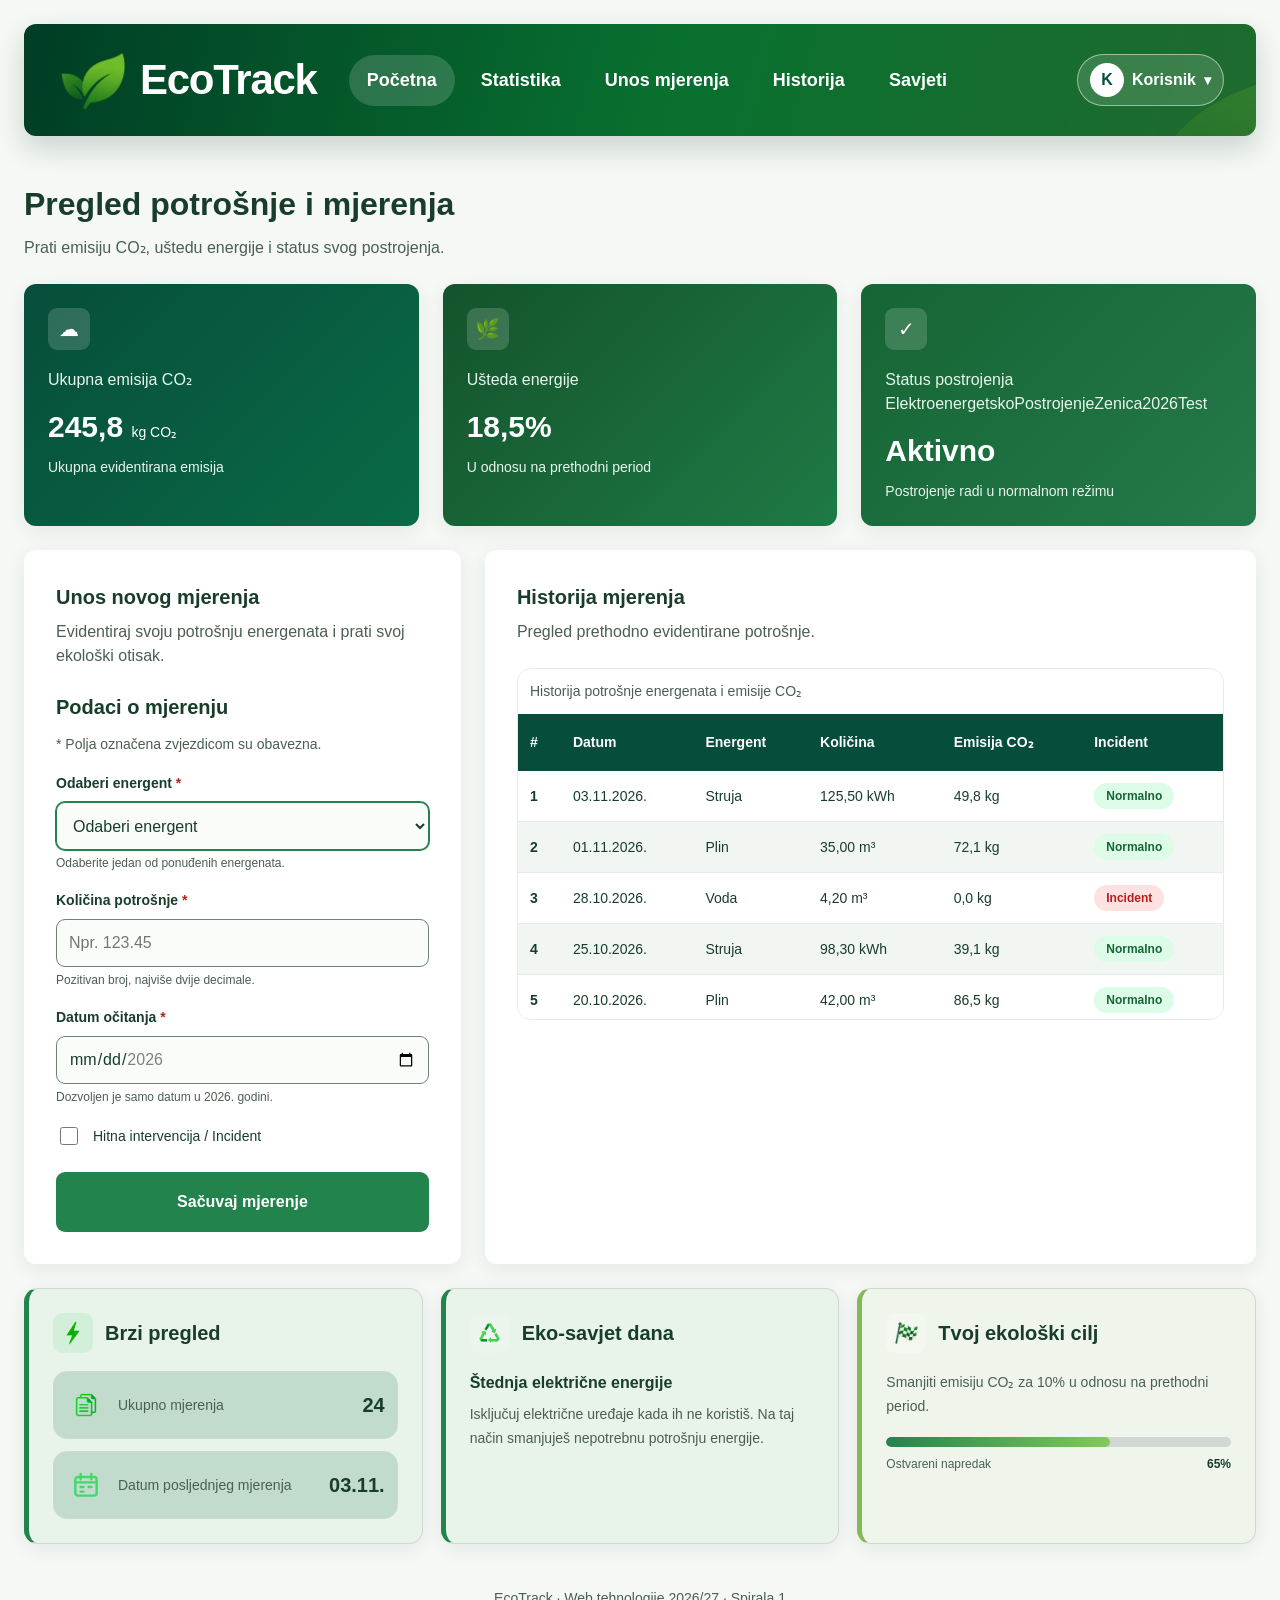
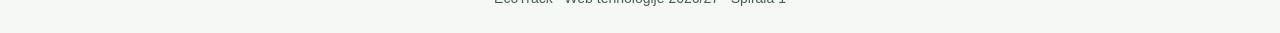
==== commit bed1bfc6: "Dodane su data-colum i data-testid atributi unutar odredjenih html elemenata. Dodan je Evidencija.js" ====
--- a/html/index.html
+++ b/html/index.html
@@ -9,7 +9,7 @@
 
 <body>
 
-    <!-- ZAGLAVLJE -->
+<!--ZAGLAVLJE-->
     <header class="site-header">
 
         <h1 class="logo">
@@ -27,7 +27,6 @@
             </ul>
         </nav>
 
-        <!-- Profil korisnika: dropdown bez JavaScripta (hover, tastatura, klik preko checkboxa) -->
         <nav class="profile-menu" aria-label="Korisnički meni">
             <input class="profile-toggle sr-only" type="checkbox" id="profile-toggle">
             <label class="profile-trigger" for="profile-toggle">
@@ -54,27 +53,26 @@
             <p>Prati emisiju CO₂, uštedu energije i status svog postrojenja.</p>
         </header>
 
-        <!-- Kartice (CSS grid, bez @media) -->
         <section class="statistics-section" id="statistika" aria-label="Pregled statističkih podataka">
 
             <article class="stat-card co2">
                 <span class="stat-icon" aria-hidden="true">☁</span>
                 <h3>Ukupna emisija CO₂</h3>
-                <p>245,8 <span>kg CO₂</span></p>
+                <p data-testid="kartica-emisija">245,8 <span>kg CO₂</span></p>
                 <small>Ukupna evidentirana emisija</small>
             </article>
 
             <article class="stat-card energy">
                 <span class="stat-icon" aria-hidden="true">🌿</span>
                 <h3>Ušteda energije</h3>
-                <p>18,5%</p>
+                <p data-testid="kartica-usteda">18,5%</p>
                 <small>U odnosu na prethodni period</small>
             </article>
 
             <article class="stat-card status">
                 <span class="stat-icon" aria-hidden="true">✓</span>
                 <h3>Status postrojenja ElektroenergetskoPostrojenjeZenica2026Test</h3>
-                <p>Aktivno</p>
+                <p data-testid="kartica-status">Aktivno</p>
                 <small>Postrojenje radi u normalnom režimu</small>
             </article>
 
@@ -89,7 +87,7 @@
                 <p>Evidentiraj svoju potrošnju energenata i prati svoj ekološki otisak.</p>
             </header>
 
-            <form action="#" method="get">
+            <form action="#" method="get" data-testid="forma">
                 <fieldset>
                     <legend>Podaci o mjerenju</legend>
 
@@ -102,7 +100,7 @@
                         <span class="required-mark" aria-hidden="true">*</span>
                         <span class="sr-only">(obavezno)</span>
                     </label>
-                    <select id="energent" name="energent" required aria-describedby="energent-hint">
+                    <select id="energent" name="energent" data-testid="energent" aria-describedby="energent-hint">
                         <option value="">Odaberi energent</option>
                         <option value="struja">Struja</option>
                         <option value="plin">Plin</option>
@@ -115,7 +113,7 @@
                         <span class="required-mark" aria-hidden="true">*</span>
                         <span class="sr-only">(obavezno)</span>
                     </label>
-                    <input type="number" id="kolicina" name="kolicina"
+                    <input type="number" id="kolicina" name="kolicina" data-testid="kolicina"
                            min="0.01" max="999999.99" step="0.01"
                            inputmode="decimal" placeholder="Npr. 123.45"
                            required aria-describedby="kolicina-hint">
@@ -126,19 +124,23 @@
                         <span class="required-mark" aria-hidden="true">*</span>
                         <span class="sr-only">(obavezno)</span>
                     </label>
-                    <input type="date" id="datum" name="datum"
+                    <input type="date" id="datum" name="datum" data-testid="datum"
                            min="2026-01-01" max="2026-12-31"
                            required aria-describedby="datum-hint">
                     <small class="field-hint" id="datum-hint">Dozvoljen je samo datum u 2026. godini.</small>
 
                     <label class="incident-label" for="incident">
-                        <input type="checkbox" id="incident" name="incident">
+                        <input type="checkbox" id="incident" name="incident" data-testid="incident">
                         Hitna intervencija / Incident
                     </label>
 
-                    <button type="submit" class="submit-button">Sačuvaj mjerenje</button>
+                    <button type="submit" class="submit-button" data-testid="submit">Sačuvaj mjerenje</button>
                 </fieldset>
             </form>
+
+            <div id="poruke" data-testid="poruke"
+                role="status" aria-live="polite">
+            </div>
 
         </section>
 
@@ -152,7 +154,7 @@
             </header>
 
             <div class="table-container" role="region" aria-label="Tabela historije mjerenja (može se pomjerati)" tabindex="0">
-                <table>
+                <table data-testid="table">
                     <caption>Historija potrošnje energenata i emisije CO₂</caption>
 
                     <thead>
@@ -162,82 +164,126 @@
                             <th scope="col">Energent</th>
                             <th scope="col">Količina</th>
                             <th scope="col">Emisija CO₂</th>
-                            <th scope="col">Status</th>
+                            <th scope="col">Incident</th>
                         </tr>
                     </thead>
 
                     <tbody>
                         <tr>
                             <th scope="row">1</th>
-                            <td><time datetime="2026-11-03">03.11.2026.</time></td>
-                            <td>Struja</td>
-                            <td>125,50 kWh</td>
+                            <td data-column="datum"><time datetime="2026-11-03">03.11.2026.</time></td>
+                            <td data-column="energent">Struja</td>
+                            <td data-column="kolicina">125,50 kWh</td>
                             <td>49,8 kg</td>
-                            <td><span class="status-badge normal">Normalno</span></td>
+                            <td data-column="incident">
+                                <label class="status-badge normal">
+                                    <input type="checkbox" class="sr-only" disabled>
+                                                 Normalno
+                                </label>
+                            </td>
                         </tr>
                         <tr>
                             <th scope="row">2</th>
-                            <td><time datetime="2026-11-01">01.11.2026.</time></td>
-                            <td>Plin</td>
-                            <td>35,00 m³</td>
+                            <td data-column="datum"><time datetime="2026-11-01">01.11.2026.</time></td>
+                            <td data-column="energent">Plin</td>
+                            <td data-column="kolicina">35,00 m³</td>
                             <td>72,1 kg</td>
-                            <td><span class="status-badge normal">Normalno</span></td>
+                            <td data-column="incident">
+                                <label class="status-badge normal">
+                                        <input type="checkbox" class="sr-only" disabled>
+                                                Normalno
+                                </label>
+                            </td>
                         </tr>
                         <tr>
                             <th scope="row">3</th>
-                            <td><time datetime="2026-10-28">28.10.2026.</time></td>
-                            <td>Voda</td>
-                            <td>4,20 m³</td>
+                            <td data-column="datum"><time datetime="2026-10-28">28.10.2026.</time></td>
+                            <td data-column="energent">Voda</td>
+                            <td data-column="kolicina">4,20 m³</td>
                             <td>0,0 kg</td>
-                            <td><span class="status-badge incident">Incident</span></td>
+                            <td data-column="incident">
+                                <label class="status-badge incident">
+                                    <input type="checkbox" class="sr-only" checked disabled>
+                                                Incident
+                                </label>
+                        </td>
                         </tr>
                         <tr>
                             <th scope="row">4</th>
-                            <td><time datetime="2026-10-25">25.10.2026.</time></td>
-                            <td>Struja</td>
-                            <td>98,30 kWh</td>
+                            <td data-column="datum"><time datetime="2026-10-25">25.10.2026.</time></td>
+                            <td data-column="energent">Struja</td>
+                            <td data-column="kolicina">98,30 kWh</td>
                             <td>39,1 kg</td>
-                            <td><span class="status-badge normal">Normalno</span></td>
+                            <td data-column="incident">
+                                <label class="status-badge normal">
+                                    <input type="checkbox" class="sr-only" disabled>
+                                    Normalno
+                                </label>
+                            </td>
                         </tr>
                         <tr>
                             <th scope="row">5</th>
-                            <td><time datetime="2026-10-20">20.10.2026.</time></td>
-                            <td>Plin</td>
-                            <td>42,00 m³</td>
+                            <td data-column="datum"><time datetime="2026-10-20">20.10.2026.</time></td>
+                            <td data-column="energent">Plin</td>
+                            <td data-column="kolicina">42,00 m³</td>
                             <td>86,5 kg</td>
-                            <td><span class="status-badge normal">Normalno</span></td>
+                            <td data-column="incident">
+                                <label class="status-badge normal">
+                                    <input type="checkbox" class="sr-only" disabled>
+                                    Normalno
+                                </label></td>
                         </tr>
                         <tr>
                             <th scope="row">6</th>
-                            <td><time datetime="2026-10-15">15.10.2026.</time></td>
-                            <td>Voda</td>
-                            <td>5,10 m³</td>
+                            <td data-column="datum"><time datetime="2026-10-15">15.10.2026.</time></td>
+                            <td data-column="energent">Voda</td>
+                            <td data-column="kolicina">5,10 m³</td>
                             <td>0,0 kg</td>
-                            <td><span class="status-badge normal">Normalno</span></td>
+                            <td data-column="incident">
+                                <label class="status-badge normal">
+                                    <input type="checkbox" class="sr-only" disabled>
+                                    Normalno
+                                </label>
+                            </td>
                         </tr>
                         <tr>
                             <th scope="row">7</th>
-                            <td><time datetime="2026-10-12">12.10.2026.</time></td>
-                            <td>Struja</td>
-                            <td>110,75 kWh</td>
+                            <td data-column="datum"><time datetime="2026-10-12">12.10.2026.</time></td>
+                            <td data-column="energent">Struja</td>
+                            <td data-column="kolicina">110,75 kWh</td>
                             <td>44,0 kg</td>
-                            <td><span class="status-badge normal">Normalno</span></td>
+                            <td data-column="incident">
+                                <label class="status-badge normal">
+                                    <input type="checkbox" class="sr-only" disabled>
+                                    Normalno
+                                </label>
+                            </td>
                         </tr>
                         <tr>
                             <th scope="row">8</th>
-                            <td><time datetime="2026-10-08">08.10.2026.</time></td>
-                            <td>Plin</td>
-                            <td>38,50 m³</td>
+                            <td data-column="datum"><time datetime="2026-10-08">08.10.2026.</time></td>
+                            <td data-column="energent">Plin</td>
+                            <td data-column="kolicina">38,50 m³</td>
                             <td>79,3 kg</td>
-                            <td><span class="status-badge normal">Normalno</span></td>
+                            <td data-column="incident">
+                                <label class="status-badge normal">
+                                    <input type="checkbox" class="sr-only" disabled>
+                                    Normalno
+                                </label>
+                            </td>
                         </tr>
                         <tr>
                             <th scope="row">9</th>
-                            <td><time datetime="2026-10-03">03.10.2026.</time></td>
-                            <td>Struja</td>
-                            <td>142,00 kWh</td>
+                            <td data-column="datum"><time datetime="2026-10-03">03.10.2026.</time></td>
+                            <td data-column="energent">Struja</td>
+                            <td data-column="kolicina">142,00 kWh</td>
                             <td>56,4 kg</td>
-                            <td><span class="status-badge incident">Incident</span></td>
+                            <td data-column="incident">
+                                <label class="status-badge normal">
+                                    <input type="checkbox" class="sr-only" checked disabled>
+                                    Incident
+                                </label>
+                            </td>
                         </tr>
                     </tbody>
                 </table>
@@ -310,5 +356,6 @@
         <p>EcoTrack · Web tehnologije 2026/27 · Spirala 1</p>
     </footer>
 
+<script type="module" src="../js/app.js"></script>
 </body>
 </html>
--- a/css/stil.css
+++ b/css/stil.css
@@ -1,20 +1,6 @@
-/* =========================================================
-   EcoTrack – stil.css
-   1. Varijable (:root) i tamna tema
-   2. Osnovne postavke
-   3. Zaglavlje, navigacija i profil (dropdown)
-   4. Raspored glavnog dijela
-   5. Kartice
-   6. Forma
-   7. Tabela
-   8. Bočna traka i podnožje
-========================================================= */
-
-
-/* =========================================================
+/*
    1. VARIJABLE
-   Sve vrijednosti su ovdje. Tamna tema mijenja samo varijable.
-========================================================= */
+*/
 
 :root {
     color-scheme: light;
@@ -183,9 +169,9 @@
 }
 
 
-/* =========================================================
+/*
    2. OSNOVNE POSTAVKE
-========================================================= */
+*/
 
 *,
 *::before,
@@ -228,14 +214,9 @@
 }
 
 
-/* =========================================================
+/*
    3. ZAGLAVLJE, NAVIGACIJA I PROFIL
-
-   Stacking context: zaglavlje ima position: relative i
-   z-index: 1, pa se crta iznad kartica. Kartice nemaju z-index;
-   kad im transform (hover) napravi svoj stacking context, one
-   su i dalje na nivou 0, dakle ispod zaglavlja i dropdowna.
-========================================================= */
+*/
 
 .site-header {
     position: relative;
@@ -333,8 +314,6 @@
     outline-color: var(--color-on-brand);
 }
 
-/* Profil korisnika i dropdown */
-
 .profile-menu {
     margin-left: auto;
 }
@@ -360,7 +339,6 @@
     background-color: var(--overlay-hover);
 }
 
-/* Checkbox je skriven, pa fokus crtamo na labeli */
 .profile-toggle:focus-visible + .profile-trigger {
     outline: var(--border-width-strong) solid var(--color-on-brand);
     outline-offset: var(--space-2xs);
@@ -400,8 +378,6 @@
     box-shadow: var(--shadow-dropdown);
 }
 
-/* Prazan "most" preko razmaka između dugmeta i menija,
-   da se meni ne zatvori dok miš prelazi preko razmaka */
 .profile-dropdown::before {
     content: "";
     position: absolute;
@@ -409,8 +385,6 @@
     height: var(--space-xs);
 }
 
-/* Meni se otvara: mišem, klikom (checkbox) ili tastaturom.
-   :focus-visible (a ne :focus-within) jer klik mišem ne smije držati meni otvorenim */
 .profile-menu:hover .profile-dropdown,
 .profile-toggle:checked ~ .profile-dropdown,
 .profile-menu:has(:focus-visible) .profile-dropdown {
@@ -437,12 +411,9 @@
 }
 
 
-/* =========================================================
+/*
    4. RASPORED GLAVNOG DIJELA
-   Mobilno: sve jedna ispod druge.
-   Od 56rem: forma i historija jedna pored druge.
-   Od 90rem: bočna traka postaje treća kolona.
-========================================================= */
+*/
 
 .main-content {
     display: grid;
@@ -493,11 +464,9 @@
 }
 
 
-/* =========================================================
+/*
    5. KARTICE
-   3 kolone -> 1 kolona bez @media: auto-fit + minmax.
-   min(100%, ...) sprječava da kartica bude šira od ekrana.
-========================================================= */
+*/
 
 .statistics-section {
     display: grid;
@@ -574,9 +543,9 @@
 }
 
 
-/* =========================================================
+/*
    6. FORMA
-========================================================= */
+*/
 
 .measurement-section,
 .history-section {
@@ -674,8 +643,6 @@
     content: "⚠ ";
 }
 
-/* Validno: sva obavezna polja su na početku prazna (nevalidna),
-   pa se zelena ivica ne prikazuje odmah po učitavanju */
 .measurement-section input:not([type="checkbox"]):valid,
 .measurement-section select:valid {
     border-color: var(--color-valid);
@@ -720,12 +687,9 @@
 }
 
 
-/* =========================================================
+/*
    7. TABELA
-   .table-container ima max-height i overflow: auto, pa ima
-   vlastiti scroll (horizontalni i vertikalni), a thead
-   ostaje zalijepljen (sticky) na vrhu.
-========================================================= */
+*/
 
 .table-container {
     max-height: var(--table-max-height);
@@ -801,11 +765,9 @@
 }
 
 
-/* =========================================================
+/*
    8. BOČNA TRAKA I PODNOŽJE
-   Uži ekrani: sekcije jedna pored druge koliko stanu (auto-fit).
-   Od 90rem (vidi sekciju 4) ostaje jedna kolona.
-========================================================= */
+*/
 
 .eco-sidebar {
     display: grid;
@@ -831,7 +793,6 @@
     background-color: var(--color-info-bg);
 }
 
-/* Naslov sekcije: ikona + tekst u istom redu */
 .eco-sidebar h2 {
     display: flex;
     align-items: center;
@@ -873,7 +834,6 @@
     object-fit: contain;
 }
 
-/* Brzi pregled */
 
 .quick-overview .sidebar-icon {
     background-color: var(--color-accent-soft);
@@ -930,8 +890,6 @@
     white-space: nowrap;
 }
 
-/* Ekološki cilj */
-
 .eco-goal .goal-description {
     margin-bottom: var(--space-md);
 }
@@ -975,8 +933,6 @@
     color: var(--color-text);
 }
 
-/* Podnožje */
-
 .site-footer {
     width: min(calc(100% - 2 * var(--gutter)), var(--content-max));
     margin: 0 auto var(--space-lg);
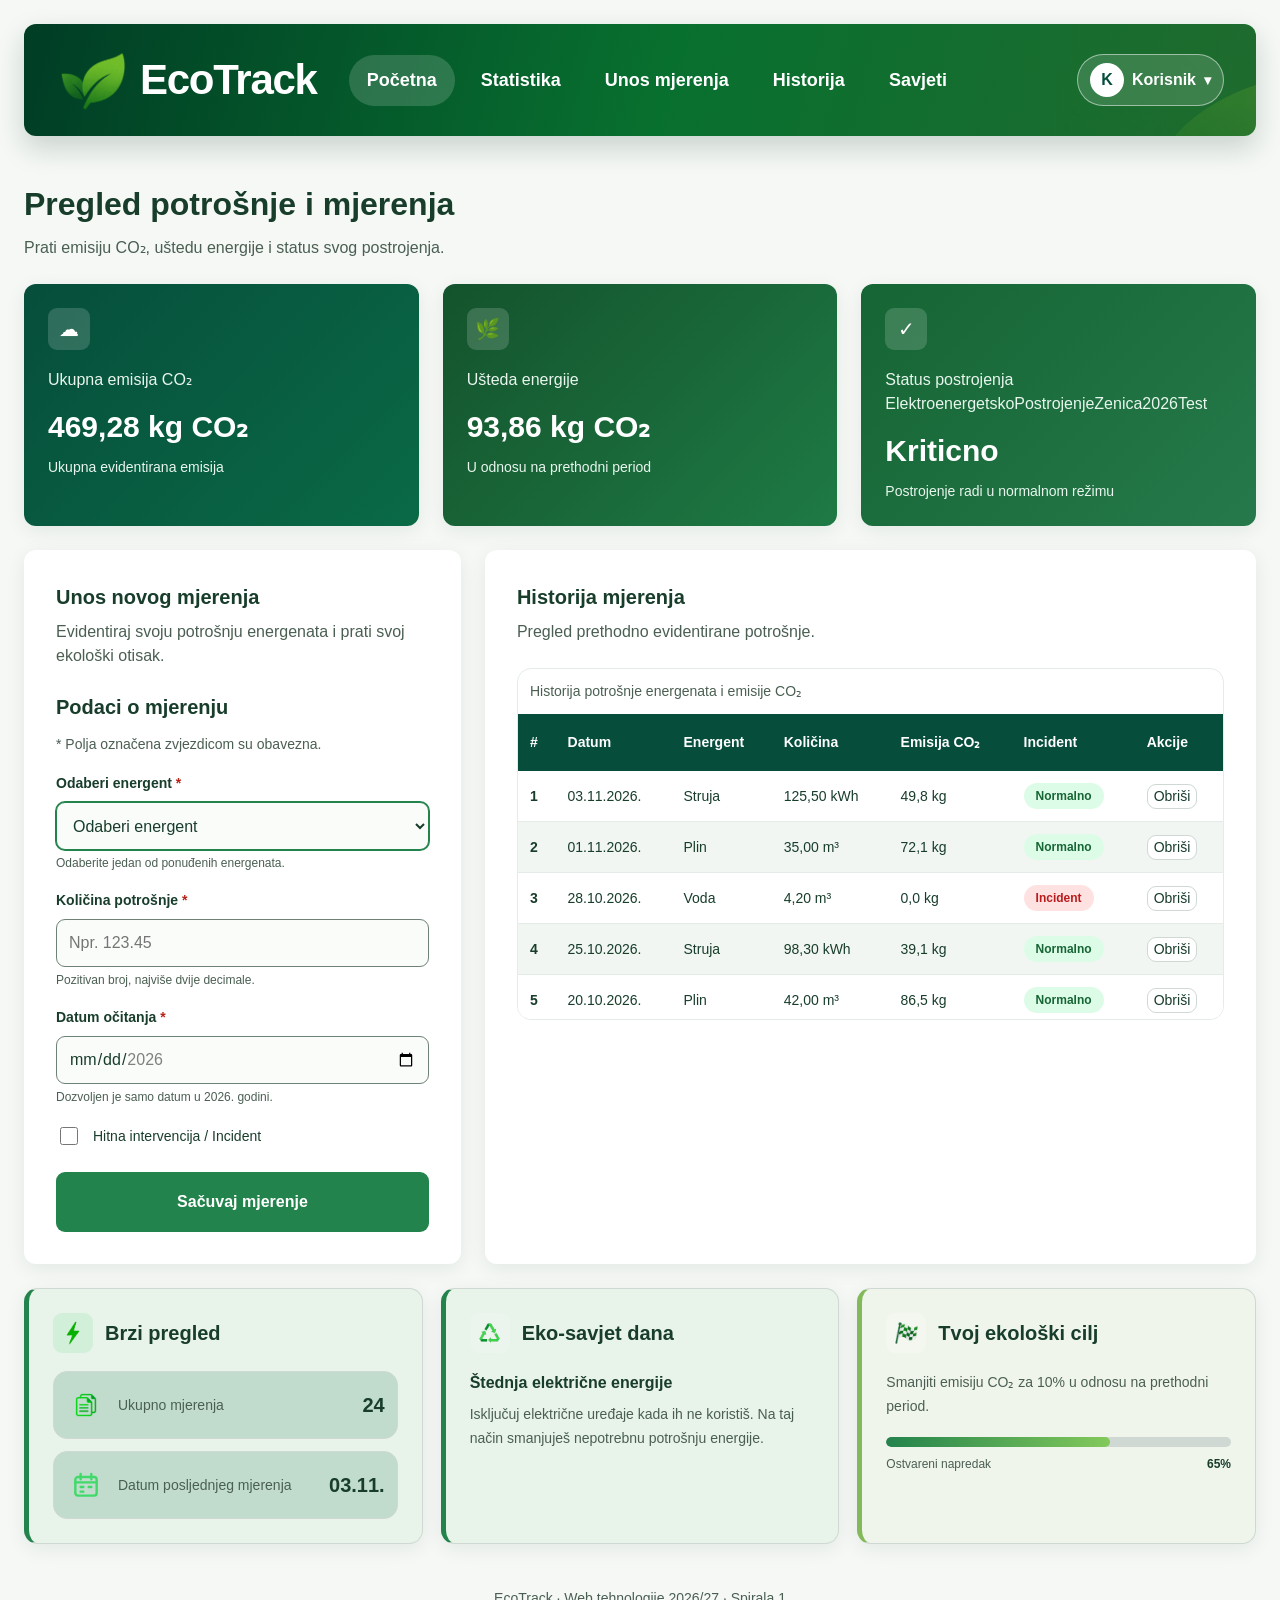
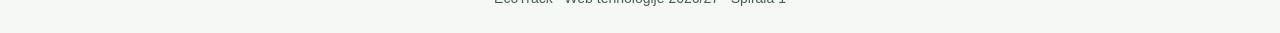
==== commit b69be4a8: "Uradjene odrejdenje dorade na koda , i prepravke unutar html tagova" ====
--- a/html/index.html
+++ b/html/index.html
@@ -154,7 +154,7 @@
             </header>
 
             <div class="table-container" role="region" aria-label="Tabela historije mjerenja (može se pomjerati)" tabindex="0">
-                <table data-testid="table">
+                <table data-testid="tabela">
                     <caption>Historija potrošnje energenata i emisije CO₂</caption>
 
                     <thead>
@@ -165,6 +165,7 @@
                             <th scope="col">Količina</th>
                             <th scope="col">Emisija CO₂</th>
                             <th scope="col">Incident</th>
+                            <th scope="col">Akcije</th>
                         </tr>
                     </thead>
 
@@ -174,7 +175,7 @@
                             <td data-column="datum"><time datetime="2026-11-03">03.11.2026.</time></td>
                             <td data-column="energent">Struja</td>
                             <td data-column="kolicina">125,50 kWh</td>
-                            <td>49,8 kg</td>
+                            <td data-column="emisija">49,8 kg</td>
                             <td data-column="incident">
                                 <label class="status-badge normal">
                                     <input type="checkbox" class="sr-only" disabled>
@@ -187,7 +188,7 @@
                             <td data-column="datum"><time datetime="2026-11-01">01.11.2026.</time></td>
                             <td data-column="energent">Plin</td>
                             <td data-column="kolicina">35,00 m³</td>
-                            <td>72,1 kg</td>
+                            <td data-column="emisija">72,1 kg</td>
                             <td data-column="incident">
                                 <label class="status-badge normal">
                                         <input type="checkbox" class="sr-only" disabled>
@@ -200,20 +201,20 @@
                             <td data-column="datum"><time datetime="2026-10-28">28.10.2026.</time></td>
                             <td data-column="energent">Voda</td>
                             <td data-column="kolicina">4,20 m³</td>
-                            <td>0,0 kg</td>
+                            <td data-column="emisija">0,0 kg</td>
                             <td data-column="incident">
                                 <label class="status-badge incident">
                                     <input type="checkbox" class="sr-only" checked disabled>
                                                 Incident
                                 </label>
-                        </td>
+                            </td>
                         </tr>
                         <tr>
                             <th scope="row">4</th>
                             <td data-column="datum"><time datetime="2026-10-25">25.10.2026.</time></td>
                             <td data-column="energent">Struja</td>
                             <td data-column="kolicina">98,30 kWh</td>
-                            <td>39,1 kg</td>
+                            <td data-column="emisija">39,1 kg</td>
                             <td data-column="incident">
                                 <label class="status-badge normal">
                                     <input type="checkbox" class="sr-only" disabled>
@@ -226,7 +227,7 @@
                             <td data-column="datum"><time datetime="2026-10-20">20.10.2026.</time></td>
                             <td data-column="energent">Plin</td>
                             <td data-column="kolicina">42,00 m³</td>
-                            <td>86,5 kg</td>
+                            <td data-column="emisija">86,5 kg</td>
                             <td data-column="incident">
                                 <label class="status-badge normal">
                                     <input type="checkbox" class="sr-only" disabled>
@@ -238,7 +239,7 @@
                             <td data-column="datum"><time datetime="2026-10-15">15.10.2026.</time></td>
                             <td data-column="energent">Voda</td>
                             <td data-column="kolicina">5,10 m³</td>
-                            <td>0,0 kg</td>
+                            <td data-column="emisija">0,0 kg</td>
                             <td data-column="incident">
                                 <label class="status-badge normal">
                                     <input type="checkbox" class="sr-only" disabled>
@@ -251,7 +252,7 @@
                             <td data-column="datum"><time datetime="2026-10-12">12.10.2026.</time></td>
                             <td data-column="energent">Struja</td>
                             <td data-column="kolicina">110,75 kWh</td>
-                            <td>44,0 kg</td>
+                            <td data-column="emisija">44,0 kg</td>
                             <td data-column="incident">
                                 <label class="status-badge normal">
                                     <input type="checkbox" class="sr-only" disabled>
@@ -264,7 +265,7 @@
                             <td data-column="datum"><time datetime="2026-10-08">08.10.2026.</time></td>
                             <td data-column="energent">Plin</td>
                             <td data-column="kolicina">38,50 m³</td>
-                            <td>79,3 kg</td>
+                            <td data-column="emisija">79,3 kg</td>
                             <td data-column="incident">
                                 <label class="status-badge normal">
                                     <input type="checkbox" class="sr-only" disabled>
@@ -277,7 +278,7 @@
                             <td data-column="datum"><time datetime="2026-10-03">03.10.2026.</time></td>
                             <td data-column="energent">Struja</td>
                             <td data-column="kolicina">142,00 kWh</td>
-                            <td>56,4 kg</td>
+                            <td data-column="emisija">56,4 kg</td>
                             <td data-column="incident">
                                 <label class="status-badge normal">
                                     <input type="checkbox" class="sr-only" checked disabled>
--- a/css/stil.css
+++ b/css/stil.css
@@ -944,3 +944,26 @@
 .site-footer p {
     margin: 0;
 }
+
+@keyframes novi-red {
+    from {
+        opacity: 0;
+    }
+
+    to {
+        opacity: 1;
+    }
+}
+
+.table-container tbody tr.--new {
+    animation: novi-red 2s ease;
+}
+
+.delete-button {
+    border: var(--border-width) solid var(--color-border);
+    border-radius: var(--radius-small);
+    background-color: var(--color-surface);
+    color: var(--color-text);
+    cursor: pointer;
+    font: inherit;
+}
